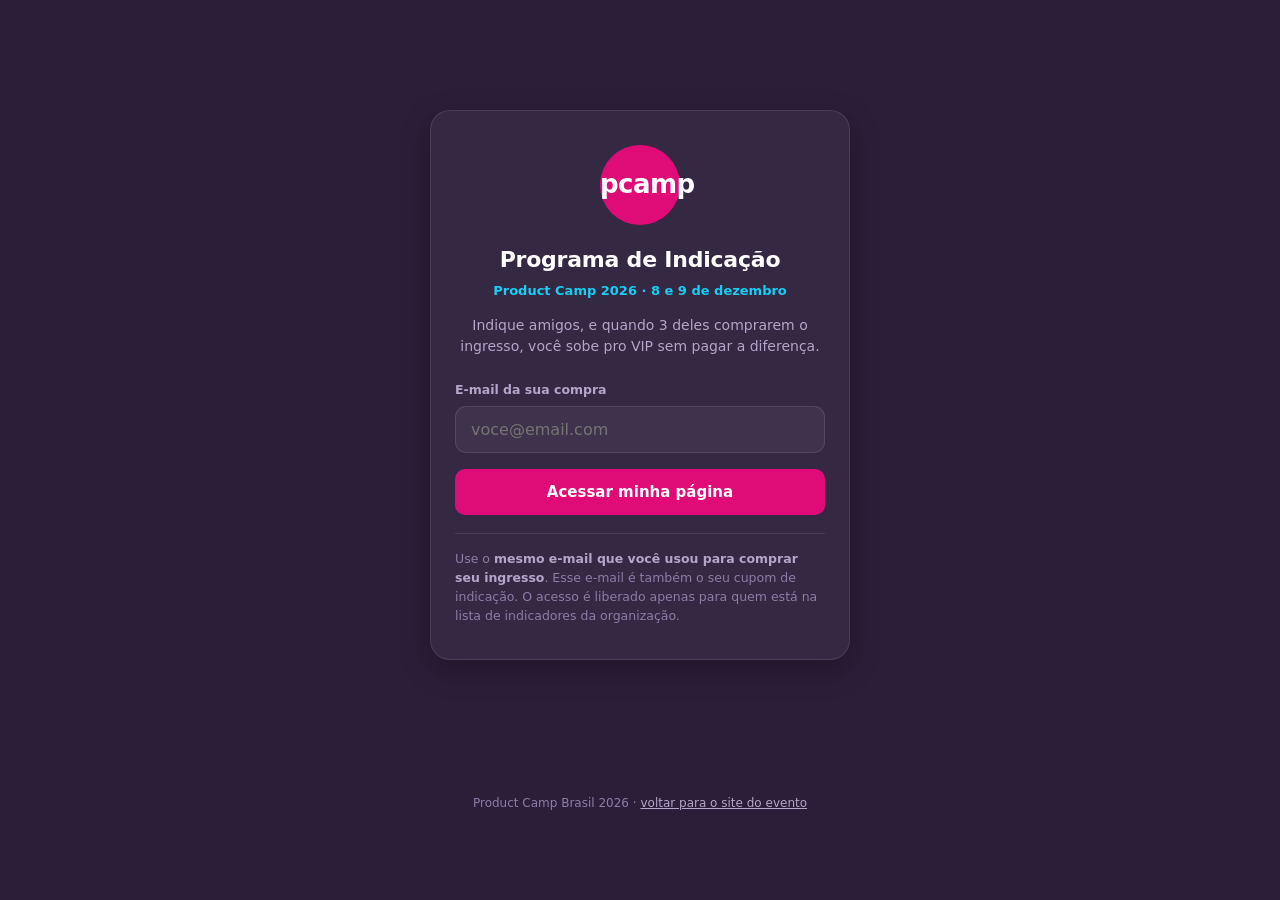
==== indicacao/index.html @ 47d13c5f "feat(indicacao): plataforma do programa de indicação do PCamp 2026 Programa de indicação (member-get" ====
<!DOCTYPE html>
<html lang="pt-BR">
<head>
<meta charset="UTF-8">
<meta name="viewport" content="width=device-width, initial-scale=1.0">
<title>Programa de Indicação | Product Camp 2026</title>
<meta name="description" content="Acesso ao programa de indicação do Product Camp 2026: indique amigos e suba para o ingresso VIP.">
<meta name="robots" content="noindex, nofollow">
<link rel="icon" href="/favicon.png" sizes="32x32">
<link rel="icon" href="/favicon-16.png" sizes="16x16">
<link rel="apple-touch-icon" href="/apple-touch-icon.png">
<link rel="preload" href="/assets/fonts/indicacao/intertight-var-latin.woff2" as="font" type="font/woff2" crossorigin>
<link rel="preload" href="/assets/fonts/indicacao/rubik-var-latin.woff2" as="font" type="font/woff2" crossorigin>
<link rel="stylesheet" href="/indicacao/app.css">
</head>
<body>
<main class="login-stage">
  <div class="login-card">
    <div class="logo lg" aria-hidden="true">pcamp</div>
    <h1>Programa de Indicação</h1>
    <p class="ev">Product Camp 2026 · 8 e 9 de dezembro</p>

    <!-- Formulário de acesso -->
    <div id="etapa-form">
      <p class="lead">Indique amigos, e quando 3 deles comprarem o ingresso, você sobe pro VIP sem pagar a diferença.</p>

      <div id="aviso" class="aviso aviso-erro oculto" role="alert"></div>

      <form id="form-acesso" novalidate>
        <div class="field">
          <label for="email">E-mail da sua compra</label>
          <input type="email" id="email" name="email" placeholder="voce@email.com"
                 autocomplete="email" inputmode="email" required>
        </div>
        <button type="submit" class="btn btn-pink" id="botao-acessar">Acessar minha página</button>
      </form>

      <p class="login-help">
        Use o <b>mesmo e-mail que você usou para comprar seu ingresso</b>. Esse e-mail é também
        o seu cupom de indicação. O acesso é liberado apenas para quem está na lista de
        indicadores da organização.
      </p>
    </div>

    <!-- Confirmação de envio do link mágico -->
    <div id="etapa-enviado" class="enviado oculto">
      <div class="big" aria-hidden="true">📬</div>
      <h2>Link enviado</h2>
      <p>
        Mandamos um link de acesso para <span class="email-alvo" id="email-enviado"></span>.
        Abra o e-mail e clique no botão para entrar. O link é de uso único e vale por
        <span id="minutos">20</span> minutos.
      </p>
      <p id="link-dev-box" class="aviso aviso-ok oculto"></p>
      <button type="button" class="link-btn" id="tentar-outro">Usar outro e-mail</button>
    </div>
  </div>
</main>

<footer class="foot">
  Product Camp Brasil 2026 · <a href="/">voltar para o site do evento</a>
</footer>

<script type="module" src="/indicacao/js/acesso.js"></script>
</body>
</html>
---- indicacao/app.css ----
/* ==========================================================================
   Plataforma de Indicação — Product Camp 2026
   Identidade das telas aprovadas: fundo #2B1E39, rosa #DF0C78, ciano #18CEF4,
   Inter Tight nos títulos e Rubik no corpo.

   Fontes hospedadas no próprio domínio (subset latin, variável): evita as
   requisições ao Google Fonts dos mockups e mantém o desenho igual.
   ========================================================================== */

@font-face {
  font-family: 'Inter Tight App';
  src: url('/assets/fonts/indicacao/intertight-var-latin.woff2') format('woff2-variations'),
       url('/assets/fonts/indicacao/intertight-var-latin.woff2') format('woff2');
  font-weight: 400 800;
  font-style: normal;
  font-display: swap;
}

@font-face {
  font-family: 'Rubik App';
  src: url('/assets/fonts/indicacao/rubik-var-latin.woff2') format('woff2-variations'),
       url('/assets/fonts/indicacao/rubik-var-latin.woff2') format('woff2');
  font-weight: 300 900;
  font-style: normal;
  font-display: swap;
}

:root {
  --bg: #2b1e39;
  --pink: #df0c78;
  --cyan: #18cef4;
  --card: #352843;
  --card2: #3d2f50;
  --line: rgba(255, 255, 255, 0.1);
  --ink: #ffffff;
  --muted: #b3a6c9;
  --muted2: #8b7ea6;
  --pink-soft: rgba(223, 12, 120, 0.15);
  --cyan-soft: rgba(24, 206, 244, 0.14);
  --wa: #25d366;
  --grad: linear-gradient(90deg, #df0c78, #18cef4);
  --shadow: 0 10px 30px rgba(0, 0, 0, 0.28);
  --titulo: 'Inter Tight App', 'InterTight', system-ui, -apple-system, 'Segoe UI', sans-serif;
  --corpo: 'Rubik App', system-ui, -apple-system, 'Segoe UI', sans-serif;
}

*,
*::before,
*::after {
  box-sizing: border-box;
  margin: 0;
  padding: 0;
}

body {
  font-family: var(--corpo);
  background: var(--bg);
  color: var(--ink);
  -webkit-font-smoothing: antialiased;
  line-height: 1.55;
  min-height: 100vh;
}

h1,
h2,
h3,
h4,
h5 {
  font-family: var(--titulo);
  letter-spacing: -0.01em;
}

a {
  color: inherit;
  text-decoration: none;
}

:focus-visible {
  outline: 2px solid var(--cyan);
  outline-offset: 2px;
}

.oculto {
  display: none !important;
}

.so-leitor {
  position: absolute;
  width: 1px;
  height: 1px;
  overflow: hidden;
  clip: rect(0 0 0 0);
  white-space: nowrap;
}

/* ---------------------------------------------------------------- marca */
.logo {
  background: var(--pink);
  border-radius: 50%;
  display: grid;
  place-items: center;
  font-family: var(--titulo);
  font-weight: 800;
  color: #fff;
  letter-spacing: -0.02em;
  flex-shrink: 0;
}
.logo.sm {
  width: 38px;
  height: 38px;
  font-size: 13px;
}
.logo.lg {
  width: 80px;
  height: 80px;
  font-size: 26px;
}

/* ---------------------------------------------------------------- botões */
.btn {
  font-family: var(--titulo);
  font-weight: 600;
  font-size: 13.5px;
  border: 0;
  border-radius: 10px;
  padding: 12px 16px;
  cursor: pointer;
  display: inline-flex;
  align-items: center;
  justify-content: center;
  gap: 7px;
  transition: filter 0.15s, background 0.15s;
  min-height: 44px;
}
.btn:disabled {
  opacity: 0.55;
  cursor: progress;
}
.btn-pink {
  background: var(--pink);
  color: #fff;
}
.btn-pink:hover:not(:disabled) {
  filter: brightness(1.08);
}
.btn-wa {
  background: var(--wa);
  color: #10281a;
}
.btn-wa:hover {
  filter: brightness(1.06);
}
.btn-ghost {
  background: rgba(255, 255, 255, 0.1);
  color: #fff;
}
.btn-ghost:hover {
  background: rgba(255, 255, 255, 0.16);
}

.card {
  background: var(--card);
  border: 1px solid var(--line);
  border-radius: 16px;
}

/* ---------------------------------------------------------------- acesso */
.login-stage {
  padding: 40px 16px;
  display: flex;
  justify-content: center;
  align-items: center;
  min-height: calc(100vh - 130px);
}
.login-card {
  width: 100%;
  max-width: 420px;
  background: var(--card);
  border: 1px solid var(--line);
  border-radius: 20px;
  padding: 34px 24px;
  text-align: center;
  box-shadow: var(--shadow);
}
.login-card .logo {
  margin: 0 auto 18px;
}
.login-card h1 {
  font-size: 22px;
  font-weight: 800;
}
.login-card .ev {
  font-size: 13px;
  color: var(--cyan);
  font-family: var(--titulo);
  font-weight: 600;
  margin-top: 4px;
}
.login-card p.lead {
  font-size: 14px;
  color: var(--muted);
  margin: 14px 0 22px;
}
.field {
  text-align: left;
  margin-bottom: 16px;
}
.field label {
  font-family: var(--titulo);
  font-weight: 600;
  font-size: 12.5px;
  color: var(--muted);
  display: block;
  margin-bottom: 7px;
}
.field input {
  width: 100%;
  background: rgba(255, 255, 255, 0.05);
  border: 1px solid var(--line);
  border-radius: 11px;
  padding: 13px 15px;
  color: #fff;
  font-family: var(--corpo);
  font-size: 16px;
  outline: none;
}
.field input:focus {
  border-color: var(--cyan);
}
.login-card .btn-pink {
  width: 100%;
  padding: 14px;
  font-size: 15px;
}
.login-help {
  font-size: 12.5px;
  color: var(--muted2);
  margin-top: 18px;
  line-height: 1.5;
  border-top: 1px solid var(--line);
  padding-top: 16px;
  text-align: left;
}
.login-help b {
  color: var(--muted);
}

.aviso {
  border-radius: 12px;
  padding: 12px 15px;
  font-size: 13.5px;
  line-height: 1.5;
  margin-bottom: 16px;
  text-align: left;
}
.aviso-erro {
  background: var(--pink-soft);
  border: 1px solid rgba(223, 12, 120, 0.4);
  color: #ffd0e6;
}
.aviso-ok {
  background: var(--cyan-soft);
  border: 1px solid rgba(24, 206, 244, 0.35);
  color: #bfe9fb;
}
.aviso b {
  color: #fff;
}

.enviado .big {
  font-size: 32px;
  margin-bottom: 8px;
}
.enviado h2 {
  font-size: 19px;
  font-weight: 700;
}
.enviado p {
  font-size: 14px;
  color: var(--muted);
  margin-top: 10px;
  line-height: 1.6;
}
.enviado .email-alvo {
  color: #fff;
  font-weight: 500;
  word-break: break-all;
}
.link-btn {
  background: none;
  border: 0;
  color: var(--cyan);
  font-family: var(--titulo);
  font-weight: 600;
  font-size: 13px;
  cursor: pointer;
  padding: 8px 4px;
  text-decoration: underline;
}

/* ---------------------------------------------------------------- topo */
.topbar {
  border-bottom: 1px solid var(--line);
  background: rgba(30, 20, 42, 0.9);
  position: sticky;
  top: 0;
  z-index: 20;
  backdrop-filter: blur(12px);
}
.topbar .row {
  display: flex;
  align-items: center;
  justify-content: space-between;
  gap: 12px;
  min-height: 62px;
  padding: 10px 16px;
  max-width: 1000px;
  margin: 0 auto;
  flex-wrap: wrap;
}
.brand {
  display: flex;
  align-items: center;
  gap: 12px;
}
.brand .txt b {
  font-family: var(--titulo);
  font-weight: 700;
  font-size: 15px;
  display: block;
  line-height: 1.1;
}
.brand .txt span {
  font-size: 11.5px;
  color: var(--muted);
}
.userchip {
  display: flex;
  align-items: center;
  gap: 10px;
  font-size: 13.5px;
  color: var(--muted);
}
.userchip .nome {
  max-width: 40vw;
  overflow: hidden;
  text-overflow: ellipsis;
  white-space: nowrap;
}
.avatar {
  width: 34px;
  height: 34px;
  border-radius: 50%;
  background: var(--grad);
  color: #fff;
  display: grid;
  place-items: center;
  font-family: var(--titulo);
  font-weight: 700;
  font-size: 12.5px;
  flex-shrink: 0;
}
.sair {
  background: none;
  border: 0;
  color: var(--muted2);
  font-family: var(--titulo);
  font-weight: 600;
  font-size: 12px;
  cursor: pointer;
  padding: 6px 8px;
  border-radius: 8px;
}
.sair:hover {
  color: #fff;
  background: rgba(255, 255, 255, 0.08);
}

.pad {
  padding: 22px 16px 48px;
  max-width: 1000px;
  margin: 0 auto;
}

/* ---------------------------------------------------------------- hero */
.hero {
  background: linear-gradient(135deg, #3a2551, #2f2142);
  border: 1px solid var(--line);
  border-radius: 18px;
  padding: 22px;
  position: relative;
  overflow: hidden;
}
.hero::after {
  content: '';
  position: absolute;
  right: -70px;
  top: -70px;
  width: 220px;
  height: 220px;
  background: radial-gradient(circle, rgba(24, 206, 244, 0.22), transparent 70%);
  pointer-events: none;
}
.hero::before {
  content: '';
  position: absolute;
  left: -50px;
  bottom: -80px;
  width: 210px;
  height: 210px;
  background: radial-gradient(circle, rgba(223, 12, 120, 0.2), transparent 70%);
  pointer-events: none;
}
.hero > * {
  position: relative;
}
.hero .eyebrow {
  font-family: var(--titulo);
  font-weight: 600;
  font-size: 11.5px;
  letter-spacing: 0.09em;
  text-transform: uppercase;
  color: var(--cyan);
}
.hero h1 {
  font-size: 22px;
  font-weight: 800;
  margin: 7px 0 4px;
}
.hero p.sub {
  color: var(--muted);
  font-size: 14px;
  max-width: 560px;
}
.banner {
  margin-top: 16px;
  background: var(--pink-soft);
  border: 1px solid rgba(223, 12, 120, 0.4);
  border-radius: 12px;
  padding: 12px 15px;
  font-size: 13.5px;
  color: #ffd0e6;
  font-weight: 500;
}
.banner b {
  color: #fff;
}
.keepnote {
  margin-top: 12px;
  background: var(--cyan-soft);
  border: 1px solid rgba(24, 206, 244, 0.35);
  border-radius: 12px;
  padding: 12px 15px;
  font-size: 13.5px;
  color: #bfe9fb;
  line-height: 1.5;
}

.prog {
  display: flex;
  gap: 8px;
  margin: 22px 0 10px;
  max-width: 440px;
}
.prog .s {
  flex: 1;
  height: 12px;
  border-radius: 6px;
  background: rgba(255, 255, 255, 0.1);
}
.prog .s.fill {
  background: var(--grad);
}
.prog-cap {
  display: flex;
  align-items: center;
  gap: 10px;
  font-size: 13.5px;
  color: var(--muted);
  flex-wrap: wrap;
}
.prog-cap b {
  color: #fff;
}
.pill {
  display: inline-flex;
  align-items: center;
  gap: 6px;
  background: var(--cyan-soft);
  border: 1px solid rgba(24, 206, 244, 0.4);
  color: #bff0fd;
  font-size: 12px;
  font-weight: 600;
  font-family: var(--titulo);
  padding: 4px 11px;
  border-radius: 20px;
}

.coupon {
  margin-top: 22px;
  background: rgba(0, 0, 0, 0.22);
  border: 1px solid var(--line);
  border-radius: 14px;
  padding: 16px;
}
.coupon .lbl {
  font-size: 11px;
  letter-spacing: 0.06em;
  text-transform: uppercase;
  color: var(--cyan);
  font-family: var(--titulo);
  font-weight: 600;
}
.coupon-row {
  display: flex;
  align-items: center;
  gap: 10px;
  margin-top: 9px;
  flex-wrap: wrap;
}
.coupon code {
  font-family: var(--titulo);
  font-weight: 700;
  font-size: 15px;
  color: #fff;
  background: rgba(255, 255, 255, 0.07);
  padding: 10px 14px;
  border-radius: 9px;
  word-break: break-all;
}
.coupon .hint {
  font-size: 12.5px;
  color: var(--muted);
  margin-top: 11px;
  line-height: 1.5;
}
.coupon .hint b {
  color: #fff;
}

/* ---------------------------------------------------------------- números */
.stats {
  display: flex;
  gap: 14px;
  margin-top: 18px;
  flex-wrap: wrap;
}
.stat {
  flex: 1;
  min-width: 140px;
  background: var(--card);
  border: 1px solid var(--line);
  border-radius: 14px;
  padding: 15px 18px;
}
.stat .n {
  font-family: var(--titulo);
  font-weight: 800;
  font-size: 25px;
  line-height: 1;
  color: #fff;
}
.stat .n.c {
  color: var(--cyan);
}
.stat .l {
  font-size: 12.5px;
  color: var(--muted);
  margin-top: 5px;
}

.grid2 {
  display: grid;
  grid-template-columns: 1fr;
  gap: 18px;
  margin-top: 18px;
}
@media (min-width: 820px) {
  .grid2 {
    grid-template-columns: 1fr 320px;
  }
  .hero {
    padding: 26px;
  }
  .hero h1 {
    font-size: 24px;
  }
  .pad {
    padding: 22px 22px 56px;
  }
  .topbar .row {
    padding: 0 22px;
  }
}

.card-h {
  padding: 15px 20px;
  border-bottom: 1px solid var(--line);
  display: flex;
  align-items: center;
  justify-content: space-between;
  gap: 10px;
  flex-wrap: wrap;
}
.card-h h3 {
  font-size: 15px;
  font-weight: 700;
}
.card-h .sm {
  font-size: 12px;
  color: var(--muted2);
}

.listrow {
  display: flex;
  align-items: center;
  gap: 12px;
  padding: 13px 20px;
  border-top: 1px solid var(--line);
}
.listrow:first-child {
  border-top: 0;
}
.ini {
  width: 32px;
  height: 32px;
  border-radius: 50%;
  background: var(--cyan-soft);
  color: var(--cyan);
  display: grid;
  place-items: center;
  font-family: var(--titulo);
  font-weight: 700;
  font-size: 12px;
  flex-shrink: 0;
}
.listrow .nm {
  flex: 1;
  font-size: 14px;
  min-width: 0;
}
.listrow .nm .quando {
  display: block;
  font-size: 11.5px;
  color: var(--muted2);
}
.badge {
  font-family: var(--titulo);
  font-weight: 600;
  font-size: 12px;
  padding: 4px 10px;
  border-radius: 20px;
  white-space: nowrap;
}
.b-ok {
  background: var(--cyan-soft);
  color: var(--cyan);
}
.rodape-card {
  padding: 14px 20px;
  border-top: 1px solid var(--line);
}
.empty {
  padding: 26px 20px;
  text-align: center;
  color: var(--muted2);
  font-size: 13px;
}
.empty .big {
  font-size: 26px;
  margin-bottom: 6px;
}

/* ---------------------------------------------------------------- ranking */
.rk {
  display: flex;
  align-items: center;
  gap: 12px;
  padding: 11px 20px;
  border-top: 1px solid var(--line);
  font-size: 14px;
}
.rk:first-child {
  border-top: 0;
}
.rk .pos {
  width: 26px;
  height: 26px;
  border-radius: 8px;
  display: grid;
  place-items: center;
  font-family: var(--titulo);
  font-weight: 700;
  font-size: 13px;
  background: rgba(255, 255, 255, 0.07);
  color: var(--muted);
  flex-shrink: 0;
}
.rk .pos.g {
  background: #f7c948;
  color: #4a3608;
}
.rk .pos.s {
  background: #cbd5e1;
  color: #334155;
}
.rk .pos.b {
  background: #e0a060;
  color: #3d2409;
}
.rk .nm {
  flex: 1;
  min-width: 0;
}
.rk .nm b {
  font-weight: 600;
}
.rk .nm .code {
  font-size: 11.5px;
  color: var(--muted2);
  font-family: var(--titulo);
}
.rk .ct {
  font-family: var(--titulo);
  font-weight: 700;
  color: var(--cyan);
}
.rk-div {
  text-align: center;
  color: var(--muted2);
  font-size: 14px;
  padding: 2px;
}
.rk.me {
  background: linear-gradient(90deg, rgba(223, 12, 120, 0.12), transparent);
}
.rk.me .nm b {
  color: #ff8ec2;
}
.youtag {
  font-size: 10.5px;
  font-weight: 600;
  color: #fff;
  background: var(--pink);
  padding: 2px 7px;
  border-radius: 6px;
  margin-left: 6px;
}

/* ---------------------------------------------------------------- regras */
.rules {
  margin-top: 18px;
  background: var(--card);
  border: 1px solid var(--line);
  border-radius: 16px;
  padding: 18px 22px;
}
.rules h2 {
  font-size: 13px;
  color: var(--cyan);
  text-transform: uppercase;
  letter-spacing: 0.05em;
  font-weight: 700;
  margin-bottom: 12px;
}
.rules ul {
  list-style: none;
  display: grid;
  gap: 9px;
}
.rules li {
  font-size: 13.5px;
  color: var(--muted);
  padding-left: 24px;
  position: relative;
  line-height: 1.5;
}
.rules li::before {
  content: '';
  position: absolute;
  left: 0;
  top: 7px;
  width: 8px;
  height: 8px;
  border-radius: 50%;
  background: var(--grad);
}
.rules li b {
  color: #fff;
}

/* ---------------------------------------------------------------- painel */
.adm-head h1,
.adm-head h2 {
  font-size: 22px;
  font-weight: 800;
}
.adm-head p {
  font-size: 13.5px;
  color: var(--muted);
  margin-top: 3px;
}
.kpis {
  display: grid;
  grid-template-columns: repeat(2, 1fr);
  gap: 14px;
  margin-top: 20px;
}
@media (min-width: 820px) {
  .kpis {
    grid-template-columns: repeat(4, 1fr);
  }
}
.kpi {
  background: var(--card);
  border: 1px solid var(--line);
  border-radius: 16px;
  padding: 16px 18px;
}
.kpi .k-l {
  font-size: 12px;
  color: var(--muted);
  display: flex;
  align-items: center;
  gap: 6px;
}
.kpi .k-n {
  font-family: var(--titulo);
  font-weight: 800;
  font-size: 26px;
  margin-top: 8px;
  line-height: 1;
  color: #fff;
}
.kpi .k-n .de {
  font-size: 15px;
  font-weight: 600;
}
.kpi .k-s {
  font-size: 11.5px;
  color: var(--muted2);
  margin-top: 6px;
}
.kpi.accent {
  background: linear-gradient(135deg, #df0c78, #7d1a6b);
  border: 0;
}
.kpi.accent .k-l,
.kpi.accent .k-s {
  color: rgba(255, 255, 255, 0.85);
}
.vipbar {
  height: 7px;
  border-radius: 4px;
  background: rgba(255, 255, 255, 0.22);
  margin-top: 9px;
  overflow: hidden;
}
.vipbar i {
  display: block;
  height: 100%;
  background: var(--cyan);
  width: 0;
  transition: width 0.3s;
}

.toolbar {
  display: flex;
  align-items: center;
  gap: 10px;
  margin-top: 20px;
  flex-wrap: wrap;
}
.search {
  flex: 1;
  min-width: 200px;
  display: flex;
  align-items: center;
  gap: 9px;
  background: var(--card);
  border: 1px solid var(--line);
  border-radius: 10px;
  padding: 10px 13px;
  color: var(--muted2);
  font-size: 13.5px;
}
.search input {
  border: 0;
  outline: 0;
  background: transparent;
  font-family: var(--corpo);
  font-size: 16px;
  flex: 1;
  color: #fff;
  min-width: 0;
}
.filters {
  display: flex;
  gap: 5px;
  background: rgba(255, 255, 255, 0.06);
  border-radius: 9px;
  padding: 3px;
  flex-wrap: wrap;
}
.filters button {
  font-family: var(--titulo);
  font-weight: 600;
  font-size: 12.5px;
  border: 0;
  background: transparent;
  color: var(--muted);
  padding: 8px 12px;
  border-radius: 7px;
  cursor: pointer;
}
.filters button.on {
  background: var(--cyan);
  color: #08202b;
}

.adm-table {
  margin-top: 15px;
  background: var(--card);
  border: 1px solid var(--line);
  border-radius: 16px;
  overflow-x: auto;
}
table {
  width: 100%;
  border-collapse: collapse;
  min-width: 760px;
}
th {
  font-family: var(--titulo);
  font-weight: 600;
  font-size: 11px;
  letter-spacing: 0.03em;
  text-transform: uppercase;
  color: var(--muted2);
  text-align: left;
  padding: 12px 14px;
  background: rgba(0, 0, 0, 0.16);
  white-space: nowrap;
}
td {
  padding: 13px 14px;
  border-top: 1px solid var(--line);
  font-size: 13.5px;
  vertical-align: middle;
}
.col-expandir {
  width: 34px;
}
.who {
  display: flex;
  align-items: center;
  gap: 11px;
}
.b-code {
  background: rgba(255, 255, 255, 0.07);
  color: #cdbef0;
  font-family: var(--titulo);
  font-weight: 600;
  font-size: 12px;
  padding: 3px 8px;
  border-radius: 7px;
  white-space: nowrap;
}
.em {
  color: var(--muted2);
  font-size: 12.5px;
  overflow-wrap: anywhere;
}
.who {
  white-space: nowrap;
}
/* O cupom é um e-mail longo. Deixamos quebrar (como nas telas aprovadas):
   forçar uma linha só empurraria a coluna de receita fora da tela, porque
   `max-width` em <td> não vale no layout automático de tabela. */
td.em {
  min-width: 128px;
}
td.receita {
  white-space: nowrap;
  text-align: right;
}
.status-q {
  color: var(--cyan);
  font-weight: 600;
  font-family: var(--titulo);
  font-size: 13px;
  white-space: nowrap;
}
.status-p {
  color: var(--muted);
  font-family: var(--titulo);
  font-size: 13px;
  white-space: nowrap;
}
.fila-fora {
  display: block;
  font-size: 11px;
  color: #ffb0d4;
}

.viptog {
  display: inline-flex;
  align-items: center;
  gap: 8px;
  cursor: pointer;
  user-select: none;
  background: none;
  border: 0;
  padding: 4px 0;
  font: inherit;
}
.viptog .track {
  width: 42px;
  height: 23px;
  border-radius: 20px;
  background: rgba(255, 255, 255, 0.14);
  position: relative;
  transition: background 0.18s;
  flex-shrink: 0;
}
.viptog .track i {
  position: absolute;
  top: 2.5px;
  left: 2.5px;
  width: 18px;
  height: 18px;
  border-radius: 50%;
  background: #fff;
  transition: left 0.18s;
}
.viptog.on .track {
  background: var(--pink);
}
.viptog.on .track i {
  left: 21.5px;
}
.viptog .txt {
  font-family: var(--titulo);
  font-weight: 600;
  font-size: 12px;
  color: var(--muted);
  white-space: nowrap;
}
.viptog.on .txt {
  color: #ff8ec2;
}
.viptog[disabled] {
  opacity: 0.4;
  cursor: not-allowed;
}

.exp-btn {
  border: 1px solid var(--line);
  background: transparent;
  border-radius: 7px;
  width: 28px;
  height: 28px;
  cursor: pointer;
  color: var(--muted);
  font-size: 12px;
}
.detail {
  background: rgba(0, 0, 0, 0.18);
}
.detail td {
  padding: 0;
}
.detail-inner {
  padding: 8px 14px 16px;
}
.detail-inner h4 {
  font-family: var(--titulo);
  font-size: 11px;
  text-transform: uppercase;
  letter-spacing: 0.04em;
  color: var(--muted2);
  margin: 12px 0 7px;
}
.mini {
  width: 100%;
  border-collapse: collapse;
  background: var(--card2);
  border: 1px solid var(--line);
  border-radius: 10px;
  overflow: hidden;
  min-width: 560px;
}
.mini th {
  background: rgba(0, 0, 0, 0.2);
  padding: 8px 12px;
  font-size: 10px;
}
.mini td {
  padding: 9px 12px;
  font-size: 12.5px;
  border-top: 1px solid var(--line);
}
.mini .nao-conta td {
  color: var(--muted2);
}
.mini-wrap {
  overflow-x: auto;
}
.adm-note {
  margin-top: 13px;
  font-size: 12.5px;
  color: var(--muted2);
  line-height: 1.5;
}
.adm-note b {
  color: var(--muted);
}

/* No celular a tabela do painel viraria uma rolagem lateral longa, com as
   colunas que importam (compras, status, VIP) fora da tela. Cada linha passa
   a ser um cartão, com o rótulo da coluna vindo do atributo data-rotulo. */
@media (max-width: 819px) {
  .adm-table {
    overflow-x: visible;
    background: transparent;
    border: 0;
    border-radius: 0;
  }
  .adm-table table,
  .adm-table tbody,
  .adm-table tr,
  .adm-table td {
    display: block;
    width: 100%;
    min-width: 0;
  }
  .adm-table thead {
    display: none;
  }
  .adm-table tbody tr {
    background: var(--card);
    border: 1px solid var(--line);
    border-radius: 14px;
    margin-bottom: 12px;
    padding: 12px 14px;
    position: relative;
  }
  .adm-table tbody tr.detail {
    padding: 0;
    margin-top: -6px;
    border-radius: 0 0 14px 14px;
  }
  .adm-table td {
    border-top: 0;
    padding: 6px 0;
    display: flex;
    align-items: center;
    justify-content: space-between;
    gap: 14px;
    font-size: 13.5px;
  }
  .adm-table td::before {
    content: attr(data-rotulo);
    font-family: var(--titulo);
    font-size: 10.5px;
    letter-spacing: 0.04em;
    text-transform: uppercase;
    color: var(--muted2);
    flex-shrink: 0;
  }
  .adm-table td.celula-nome {
    display: block;
    padding: 0 34px 8px 0;
    font-weight: 500;
  }
  .adm-table td.celula-nome::before,
  .adm-table td.col-expandir::before,
  .adm-table .detail td::before {
    content: none;
  }
  .adm-table td.col-expandir {
    position: absolute;
    top: 12px;
    right: 12px;
    width: auto;
    padding: 0;
  }
  .adm-table td.em {
    min-width: 0;
    text-align: right;
  }
  .adm-table td.receita {
    text-align: right;
  }
  .adm-table .detail td {
    padding: 0;
    display: block;
  }
  .detail-inner {
    padding: 0 12px 12px;
  }
}

/* ---------------------------------------------------------------- import */
.drop {
  background: var(--card);
  border: 1.5px dashed rgba(255, 255, 255, 0.22);
  border-radius: 16px;
  padding: 32px 20px;
  text-align: center;
  transition: border-color 0.15s, background 0.15s;
}
.drop.hover {
  border-color: var(--cyan);
  background: #3b2c4c;
}
.drop .ic {
  font-size: 32px;
}
.drop h3 {
  font-size: 16px;
  font-weight: 700;
  margin: 10px 0 4px;
}
.drop p {
  font-size: 13px;
  color: var(--muted);
  margin-bottom: 16px;
}
.drop .btn {
  margin: 0 auto;
}
.drop .arquivo-nome {
  margin-top: 12px;
  font-size: 12.5px;
  color: var(--cyan);
  word-break: break-all;
}
.tipo-import {
  display: flex;
  gap: 5px;
  background: rgba(255, 255, 255, 0.06);
  border-radius: 9px;
  padding: 3px;
  margin-bottom: 16px;
  flex-wrap: wrap;
}
.tipo-import button {
  flex: 1;
  min-width: 150px;
  font-family: var(--titulo);
  font-weight: 600;
  font-size: 12.5px;
  border: 0;
  background: transparent;
  color: var(--muted);
  padding: 9px 12px;
  border-radius: 7px;
  cursor: pointer;
}
.tipo-import button.on {
  background: var(--cyan);
  color: #08202b;
}
.imp-note {
  margin-top: 14px;
  background: rgba(24, 206, 244, 0.07);
  border: 1px solid rgba(24, 206, 244, 0.25);
  border-radius: 12px;
  padding: 14px 16px;
  font-size: 12.5px;
  color: #bfe9fb;
  line-height: 1.55;
}
.imp-note b {
  color: #fff;
}
.result {
  margin-top: 16px;
}
.res-cards {
  display: grid;
  grid-template-columns: repeat(2, 1fr);
  gap: 12px;
}
@media (min-width: 720px) {
  .res-cards {
    grid-template-columns: repeat(4, 1fr);
  }
}
.res-card {
  background: var(--card);
  border: 1px solid var(--line);
  border-radius: 14px;
  padding: 15px 16px;
}
.res-card .n {
  font-family: var(--titulo);
  font-weight: 800;
  font-size: 22px;
  color: #fff;
}
.res-card .n.c {
  color: var(--cyan);
}
.res-card .n.p {
  color: #ff8ec2;
}
.res-card .l {
  font-size: 11.5px;
  color: var(--muted);
  margin-top: 5px;
  line-height: 1.4;
}
.res-detalhes {
  display: flex;
  flex-wrap: wrap;
  gap: 6px 18px;
  margin-top: 12px;
  font-size: 12.5px;
  color: var(--muted);
}
.res-detalhes b {
  font-family: var(--titulo);
  color: #fff;
}
.res-detalhes span:empty {
  display: none;
}

.res-preview {
  margin-top: 14px;
  background: var(--card);
  border: 1px solid var(--line);
  border-radius: 14px;
  overflow-x: auto;
}
.res-preview table {
  min-width: 520px;
}
.res-actions {
  display: flex;
  gap: 10px;
  margin-top: 16px;
  flex-wrap: wrap;
}
.tag-new {
  background: var(--cyan-soft);
  color: var(--cyan);
  font-family: var(--titulo);
  font-weight: 600;
  font-size: 11.5px;
  padding: 3px 9px;
  border-radius: 20px;
}

.carregando {
  padding: 40px 20px;
  text-align: center;
  color: var(--muted2);
  font-size: 13.5px;
}
.foot {
  padding: 24px 16px 40px;
  text-align: center;
  color: var(--muted2);
  font-size: 12px;
}
.foot a {
  color: var(--muted);
  text-decoration: underline;
}

@media (prefers-reduced-motion: reduce) {
  * {
    transition: none !important;
    animation: none !important;
  }
}
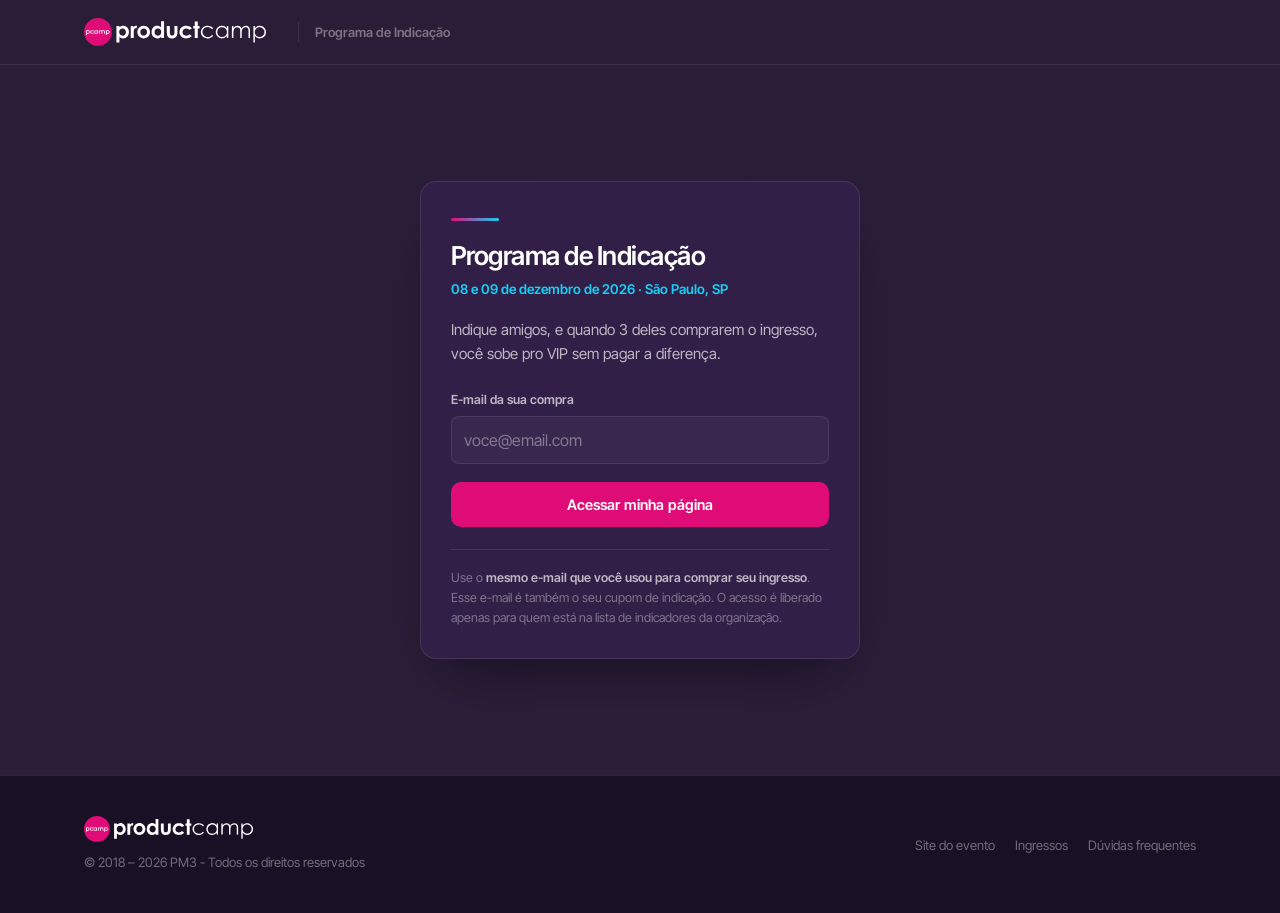
==== commit 4107d5ce: "style(indicacao): aplica o design system real do site nas telas da plataforma As telas vinham com as" ====
--- a/indicacao/index.html
+++ b/indicacao/index.html
@@ -9,16 +9,26 @@
 <link rel="icon" href="/favicon.png" sizes="32x32">
 <link rel="icon" href="/favicon-16.png" sizes="16x16">
 <link rel="apple-touch-icon" href="/apple-touch-icon.png">
-<link rel="preload" href="/assets/fonts/indicacao/intertight-var-latin.woff2" as="font" type="font/woff2" crossorigin>
-<link rel="preload" href="/assets/fonts/indicacao/rubik-var-latin.woff2" as="font" type="font/woff2" crossorigin>
+<link rel="preload" href="/assets/fonts/INTERTIGHT-SEMIBOLD.woff2" as="font" type="font/woff2" crossorigin>
+<link rel="preload" href="/assets/fonts/INTERTIGHT-REGULAR.woff2" as="font" type="font/woff2" crossorigin>
 <link rel="stylesheet" href="/indicacao/app.css">
 </head>
 <body>
+
+<nav>
+  <div class="nav-inner">
+    <a href="/" class="nav-logo" aria-label="Product Camp — página inicial">
+      <img src="/assets/img/brand/logo_escuro.svg" alt="Product Camp" width="140" height="28" fetchpriority="high" class="logo-img--header">
+    </a>
+    <span class="nav-contexto">Programa de Indicação</span>
+  </div>
+</nav>
+
 <main class="login-stage">
   <div class="login-card">
-    <div class="logo lg" aria-hidden="true">pcamp</div>
+    <span class="hero-rule"></span>
     <h1>Programa de Indicação</h1>
-    <p class="ev">Product Camp 2026 · 8 e 9 de dezembro</p>
+    <p class="ev">08 e 09 de dezembro de 2026 · São Paulo, SP</p>
 
     <!-- Formulário de acesso -->
     <div id="etapa-form">
@@ -32,7 +42,7 @@
           <input type="email" id="email" name="email" placeholder="voce@email.com"
                  autocomplete="email" inputmode="email" required>
         </div>
-        <button type="submit" class="btn btn-pink" id="botao-acessar">Acessar minha página</button>
+        <button type="submit" class="btn-primary btn-block" id="botao-acessar">Acessar minha página</button>
       </form>
 
       <p class="login-help">
@@ -57,8 +67,20 @@
   </div>
 </main>
 
-<footer class="foot">
-  Product Camp Brasil 2026 · <a href="/">voltar para o site do evento</a>
+<footer>
+  <div class="container footer-inner">
+    <div>
+      <a href="/" aria-label="Product Camp — página inicial">
+        <img src="/assets/img/brand/logo_escuro.svg" alt="Product Camp" width="140" height="26" class="footer-logo" loading="lazy">
+      </a>
+      <p class="footer-copy">&copy; 2018 &ndash; 2026 PM3 - Todos os direitos reservados</p>
+    </div>
+    <ul class="footer-links">
+      <li><a href="/">Site do evento</a></li>
+      <li><a href="/#ingressos">Ingressos</a></li>
+      <li><a href="https://go.pm3.com.br/faq_pcamp_26" target="_blank" rel="noopener">Dúvidas frequentes</a></li>
+    </ul>
+  </div>
 </footer>
 
 <script type="module" src="/indicacao/js/acesso.js"></script>
--- a/indicacao/app.css
+++ b/indicacao/app.css
@@ -1,49 +1,34 @@
 /* ==========================================================================
    Plataforma de Indicação — Product Camp 2026
-   Identidade das telas aprovadas: fundo #2B1E39, rosa #DF0C78, ciano #18CEF4,
-   Inter Tight nos títulos e Rubik no corpo.
-
-   Fontes hospedadas no próprio domínio (subset latin, variável): evita as
-   requisições ao Google Fonts dos mockups e mantém o desenho igual.
+
+   Os tokens e os componentes aqui são os MESMOS do design system do site
+   (index.html, /pocket, /para-empresas, /lives-pre-pcamp26). Ao mexer no
+   design system do site, reveja este arquivo junto.
+
+   Convenções herdadas do site:
+   - InterTight nos dois papéis (display e corpo), só os pesos 400 e 600
+   - texto secundário em branco translúcido (--white-70 / --white-40),
+     nunca em cinza colorido
+   - superfícies: --navy (fundo), --navy-card (cartão), --navy-mid (recuo)
+   - acento ciano em rótulos e eyebrows, rosa em números e ações
    ========================================================================== */
 
 @font-face {
-  font-family: 'Inter Tight App';
-  src: url('/assets/fonts/indicacao/intertight-var-latin.woff2') format('woff2-variations'),
-       url('/assets/fonts/indicacao/intertight-var-latin.woff2') format('woff2');
-  font-weight: 400 800;
+  font-family: 'InterTight';
+  src: url('/assets/fonts/INTERTIGHT-REGULAR.woff2') format('woff2');
+  font-weight: 400;
   font-style: normal;
   font-display: swap;
 }
-
 @font-face {
-  font-family: 'Rubik App';
-  src: url('/assets/fonts/indicacao/rubik-var-latin.woff2') format('woff2-variations'),
-       url('/assets/fonts/indicacao/rubik-var-latin.woff2') format('woff2');
-  font-weight: 300 900;
+  font-family: 'InterTight';
+  src: url('/assets/fonts/INTERTIGHT-SEMIBOLD.woff2') format('woff2');
+  font-weight: 600;
   font-style: normal;
   font-display: swap;
 }
 
-:root {
-  --bg: #2b1e39;
-  --pink: #df0c78;
-  --cyan: #18cef4;
-  --card: #352843;
-  --card2: #3d2f50;
-  --line: rgba(255, 255, 255, 0.1);
-  --ink: #ffffff;
-  --muted: #b3a6c9;
-  --muted2: #8b7ea6;
-  --pink-soft: rgba(223, 12, 120, 0.15);
-  --cyan-soft: rgba(24, 206, 244, 0.14);
-  --wa: #25d366;
-  --grad: linear-gradient(90deg, #df0c78, #18cef4);
-  --shadow: 0 10px 30px rgba(0, 0, 0, 0.28);
-  --titulo: 'Inter Tight App', 'InterTight', system-ui, -apple-system, 'Segoe UI', sans-serif;
-  --corpo: 'Rubik App', system-ui, -apple-system, 'Segoe UI', sans-serif;
-}
-
+/* ══ tokens: mesmos valores do design system em index.html ══ */
 *,
 *::before,
 *::after {
@@ -52,22 +37,44 @@
   padding: 0;
 }
 
+:root {
+  /* Copiados literalmente do design system em index.html — mantenha os
+     valores byte a byte iguais para o diff entre os arquivos ser vazio. */
+  --navy:        #2B1E39;
+  --navy-mid:    #231731;
+  --navy-card:   #321f47;
+  --navy-border: rgba(255,255,255,0.09);
+  --pink:        #DF0C78;
+  --pink-light:  #f02d8e;
+  --pink-muted:  rgba(223,12,120,0.14);
+  --cyan:        #18CEF4;
+  --cyan-muted:  rgba(24,206,244,0.12);
+  --white:       #ffffff;
+  --white-70:    rgba(255,255,255,0.68);
+  --white-40:    rgba(255,255,255,0.38);
+  --white-10:    rgba(255,255,255,0.06);
+  --section-pad: 88px;
+  --font-display: 'InterTight', sans-serif;
+  --font-body:    'InterTight', sans-serif;
+
+  /* Verde do WhatsApp: única cor fora do design system, porque é a marca do
+     canal de compartilhamento e o site não tem um equivalente. */
+  --wa: #25d366;
+  --wa-light: #3ae07a;
+}
+
+html {
+  scroll-behavior: smooth;
+}
+
 body {
-  font-family: var(--corpo);
-  background: var(--bg);
-  color: var(--ink);
-  -webkit-font-smoothing: antialiased;
-  line-height: 1.55;
+  background: var(--navy);
+  color: var(--white);
+  font-family: var(--font-body);
+  font-size: 16px;
+  line-height: 1.6;
+  overflow-x: hidden;
   min-height: 100vh;
-}
-
-h1,
-h2,
-h3,
-h4,
-h5 {
-  font-family: var(--titulo);
-  letter-spacing: -0.01em;
 }
 
 a {
@@ -75,9 +82,36 @@
   text-decoration: none;
 }
 
+img {
+  max-width: 100%;
+  display: block;
+  height: auto;
+}
+
+h1,
+h2,
+h3 {
+  text-wrap: balance;
+  font-family: var(--font-display);
+  font-weight: 600;
+  letter-spacing: -0.02em;
+  line-height: 1.15;
+}
+
+::selection {
+  background: var(--pink);
+  color: #fff;
+}
+
 :focus-visible {
   outline: 2px solid var(--cyan);
   outline-offset: 2px;
+}
+
+.container {
+  max-width: 1160px;
+  margin: 0 auto;
+  padding: 0 24px;
 }
 
 .oculto {
@@ -93,773 +127,897 @@
   white-space: nowrap;
 }
 
-/* ---------------------------------------------------------------- marca */
-.logo {
-  background: var(--pink);
+/* ══ NAV ══ (componente do site; aqui já nasce no estado "scrolled",
+   porque as telas da plataforma começam com conteúdo no topo) */
+nav {
+  position: sticky;
+  top: 0;
+  left: 0;
+  right: 0;
+  z-index: 100;
+  background: rgba(43, 30, 57, 0.96);
+  backdrop-filter: blur(14px);
+  border-bottom: 1px solid var(--navy-border);
+}
+
+.nav-inner {
+  display: flex;
+  align-items: center;
+  justify-content: space-between;
+  gap: 16px;
+  min-height: 64px;
+  max-width: 1160px;
+  margin: 0 auto;
+  padding: 10px 24px;
+  flex-wrap: wrap;
+}
+
+.nav-logo {
+  display: flex;
+  align-items: center;
+}
+
+.logo-img--header {
+  height: 28px;
+  width: auto;
+}
+
+.nav-contexto {
+  font-size: 13px;
+  font-weight: 600;
+  color: var(--white-40);
+  padding-left: 16px;
+  margin-left: 16px;
+  border-left: 1px solid var(--navy-border);
+  margin-right: auto;
+  white-space: nowrap;
+}
+
+.nav-usuario {
+  display: flex;
+  align-items: center;
+  gap: 12px;
+  font-size: 13.5px;
+  color: var(--white-70);
+  min-width: 0;
+}
+
+.nav-usuario .nome {
+  max-width: 42vw;
+  overflow: hidden;
+  text-overflow: ellipsis;
+  white-space: nowrap;
+}
+
+.avatar {
+  width: 34px;
+  height: 34px;
   border-radius: 50%;
+  background: var(--pink-muted);
+  border: 1px solid rgba(223, 12, 120, 0.25);
+  color: var(--white);
   display: grid;
   place-items: center;
-  font-family: var(--titulo);
-  font-weight: 800;
+  font-weight: 600;
+  font-size: 12.5px;
+  flex-shrink: 0;
+}
+
+.sair {
+  background: transparent;
+  border: 1px solid rgba(255, 255, 255, 0.18);
+  color: var(--white-70);
+  font-family: var(--font-body);
+  font-weight: 600;
+  font-size: 13px;
+  cursor: pointer;
+  padding: 8px 14px;
+  border-radius: 8px;
+  transition: color 0.2s, border-color 0.2s, background 0.2s;
+}
+
+.sair:hover {
+  color: var(--white);
+  border-color: rgba(255, 255, 255, 0.2);
+  background: var(--white-10);
+}
+
+/* ══ BOTÕES ══ (componente do site) */
+.btn-primary {
+  display: inline-flex;
+  align-items: center;
+  justify-content: center;
+  gap: 8px;
+  background: var(--pink);
   color: #fff;
-  letter-spacing: -0.02em;
-  flex-shrink: 0;
-}
-.logo.sm {
-  width: 38px;
-  height: 38px;
-  font-size: 13px;
-}
-.logo.lg {
-  width: 80px;
-  height: 80px;
-  font-size: 26px;
-}
-
-/* ---------------------------------------------------------------- botões */
-.btn {
-  font-family: var(--titulo);
-  font-weight: 600;
-  font-size: 13.5px;
+  font-family: var(--font-body);
+  font-weight: 600;
+  font-size: 14.5px;
+  padding: 14px 28px;
   border: 0;
   border-radius: 10px;
-  padding: 12px 16px;
   cursor: pointer;
+  letter-spacing: 0.01em;
+  text-align: center;
+  transition: background 0.2s, transform 0.15s, box-shadow 0.2s;
+}
+
+.btn-primary:hover:not(:disabled) {
+  background: var(--pink-light);
+  transform: translateY(-2px);
+  box-shadow: 0 8px 24px rgba(223, 12, 120, 0.35);
+}
+
+.btn-secondary {
   display: inline-flex;
   align-items: center;
   justify-content: center;
-  gap: 7px;
-  transition: filter 0.15s, background 0.15s;
-  min-height: 44px;
-}
-.btn:disabled {
+  gap: 8px;
+  background: transparent;
+  color: var(--white-70);
+  font-family: var(--font-body);
+  font-weight: 600;
+  font-size: 14.5px;
+  padding: 13px 22px;
+  border: 1px solid rgba(255, 255, 255, 0.18);
+  border-radius: 10px;
+  cursor: pointer;
+  transition: color 0.2s, border-color 0.2s, background 0.2s;
+}
+
+.btn-secondary:hover:not(:disabled) {
+  color: var(--white);
+  border-color: rgba(255, 255, 255, 0.2);
+  background: var(--white-10);
+}
+
+.btn-wa {
+  display: inline-flex;
+  align-items: center;
+  justify-content: center;
+  gap: 8px;
+  background: var(--wa);
+  color: #0b2818;
+  font-family: var(--font-body);
+  font-weight: 600;
+  font-size: 14.5px;
+  padding: 14px 24px;
+  border: 0;
+  border-radius: 10px;
+  cursor: pointer;
+  transition: background 0.2s, transform 0.15s, box-shadow 0.2s;
+}
+
+.btn-wa:hover {
+  background: var(--wa-light);
+  transform: translateY(-2px);
+  box-shadow: 0 8px 24px rgba(37, 211, 102, 0.3);
+}
+
+.btn-primary:disabled,
+.btn-secondary:disabled,
+.btn-wa:disabled {
   opacity: 0.55;
   cursor: progress;
-}
-.btn-pink {
-  background: var(--pink);
-  color: #fff;
-}
-.btn-pink:hover:not(:disabled) {
-  filter: brightness(1.08);
-}
-.btn-wa {
-  background: var(--wa);
-  color: #10281a;
-}
-.btn-wa:hover {
-  filter: brightness(1.06);
-}
-.btn-ghost {
-  background: rgba(255, 255, 255, 0.1);
-  color: #fff;
-}
-.btn-ghost:hover {
-  background: rgba(255, 255, 255, 0.16);
-}
-
-.card {
-  background: var(--card);
-  border: 1px solid var(--line);
-  border-radius: 16px;
-}
-
-/* ---------------------------------------------------------------- acesso */
-.login-stage {
-  padding: 40px 16px;
-  display: flex;
-  justify-content: center;
-  align-items: center;
-  min-height: calc(100vh - 130px);
-}
-.login-card {
+  transform: none;
+  box-shadow: none;
+}
+
+.btn-compacto {
+  padding: 11px 18px;
+  font-size: 13.5px;
+}
+
+.btn-block {
   width: 100%;
-  max-width: 420px;
-  background: var(--card);
-  border: 1px solid var(--line);
-  border-radius: 20px;
-  padding: 34px 24px;
-  text-align: center;
-  box-shadow: var(--shadow);
-}
-.login-card .logo {
-  margin: 0 auto 18px;
-}
-.login-card h1 {
-  font-size: 22px;
-  font-weight: 800;
-}
-.login-card .ev {
-  font-size: 13px;
-  color: var(--cyan);
-  font-family: var(--titulo);
-  font-weight: 600;
-  margin-top: 4px;
-}
-.login-card p.lead {
-  font-size: 14px;
-  color: var(--muted);
-  margin: 14px 0 22px;
-}
-.field {
-  text-align: left;
-  margin-bottom: 16px;
-}
-.field label {
-  font-family: var(--titulo);
-  font-weight: 600;
-  font-size: 12.5px;
-  color: var(--muted);
-  display: block;
-  margin-bottom: 7px;
-}
-.field input {
-  width: 100%;
-  background: rgba(255, 255, 255, 0.05);
-  border: 1px solid var(--line);
-  border-radius: 11px;
-  padding: 13px 15px;
-  color: #fff;
-  font-family: var(--corpo);
-  font-size: 16px;
-  outline: none;
-}
-.field input:focus {
-  border-color: var(--cyan);
-}
-.login-card .btn-pink {
-  width: 100%;
-  padding: 14px;
-  font-size: 15px;
-}
-.login-help {
-  font-size: 12.5px;
-  color: var(--muted2);
-  margin-top: 18px;
-  line-height: 1.5;
-  border-top: 1px solid var(--line);
-  padding-top: 16px;
-  text-align: left;
-}
-.login-help b {
-  color: var(--muted);
-}
-
-.aviso {
-  border-radius: 12px;
-  padding: 12px 15px;
-  font-size: 13.5px;
-  line-height: 1.5;
-  margin-bottom: 16px;
-  text-align: left;
-}
-.aviso-erro {
-  background: var(--pink-soft);
-  border: 1px solid rgba(223, 12, 120, 0.4);
-  color: #ffd0e6;
-}
-.aviso-ok {
-  background: var(--cyan-soft);
-  border: 1px solid rgba(24, 206, 244, 0.35);
-  color: #bfe9fb;
-}
-.aviso b {
-  color: #fff;
-}
-
-.enviado .big {
-  font-size: 32px;
-  margin-bottom: 8px;
-}
-.enviado h2 {
-  font-size: 19px;
-  font-weight: 700;
-}
-.enviado p {
-  font-size: 14px;
-  color: var(--muted);
-  margin-top: 10px;
-  line-height: 1.6;
-}
-.enviado .email-alvo {
-  color: #fff;
-  font-weight: 500;
-  word-break: break-all;
-}
+}
+
 .link-btn {
   background: none;
   border: 0;
   color: var(--cyan);
-  font-family: var(--titulo);
-  font-weight: 600;
-  font-size: 13px;
+  font-family: var(--font-body);
+  font-weight: 600;
+  font-size: 13.5px;
   cursor: pointer;
   padding: 8px 4px;
   text-decoration: underline;
 }
 
-/* ---------------------------------------------------------------- topo */
-.topbar {
-  border-bottom: 1px solid var(--line);
-  background: rgba(30, 20, 42, 0.9);
-  position: sticky;
-  top: 0;
-  z-index: 20;
-  backdrop-filter: blur(12px);
-}
-.topbar .row {
-  display: flex;
-  align-items: center;
-  justify-content: space-between;
-  gap: 12px;
-  min-height: 62px;
-  padding: 10px 16px;
-  max-width: 1000px;
-  margin: 0 auto;
-  flex-wrap: wrap;
-}
-.brand {
-  display: flex;
-  align-items: center;
-  gap: 12px;
-}
-.brand .txt b {
-  font-family: var(--titulo);
-  font-weight: 700;
-  font-size: 15px;
-  display: block;
-  line-height: 1.1;
-}
-.brand .txt span {
-  font-size: 11.5px;
-  color: var(--muted);
-}
-.userchip {
-  display: flex;
-  align-items: center;
-  gap: 10px;
-  font-size: 13.5px;
-  color: var(--muted);
-}
-.userchip .nome {
-  max-width: 40vw;
-  overflow: hidden;
-  text-overflow: ellipsis;
-  white-space: nowrap;
-}
-.avatar {
-  width: 34px;
-  height: 34px;
-  border-radius: 50%;
-  background: var(--grad);
-  color: #fff;
-  display: grid;
-  place-items: center;
-  font-family: var(--titulo);
-  font-weight: 700;
-  font-size: 12.5px;
-  flex-shrink: 0;
-}
-.sair {
-  background: none;
-  border: 0;
-  color: var(--muted2);
-  font-family: var(--titulo);
-  font-weight: 600;
+/* ══ CABEÇALHOS DE SEÇÃO ══ (componente do site) */
+.section-label {
+  display: inline-flex;
+  align-items: center;
+  gap: 8px;
   font-size: 12px;
-  cursor: pointer;
-  padding: 6px 8px;
-  border-radius: 8px;
-}
-.sair:hover {
-  color: #fff;
-  background: rgba(255, 255, 255, 0.08);
-}
-
-.pad {
-  padding: 22px 16px 48px;
-  max-width: 1000px;
-  margin: 0 auto;
-}
-
-/* ---------------------------------------------------------------- hero */
-.hero {
-  background: linear-gradient(135deg, #3a2551, #2f2142);
-  border: 1px solid var(--line);
-  border-radius: 18px;
-  padding: 22px;
-  position: relative;
-  overflow: hidden;
-}
-.hero::after {
-  content: '';
-  position: absolute;
-  right: -70px;
-  top: -70px;
-  width: 220px;
-  height: 220px;
-  background: radial-gradient(circle, rgba(24, 206, 244, 0.22), transparent 70%);
-  pointer-events: none;
-}
-.hero::before {
-  content: '';
-  position: absolute;
-  left: -50px;
-  bottom: -80px;
-  width: 210px;
-  height: 210px;
-  background: radial-gradient(circle, rgba(223, 12, 120, 0.2), transparent 70%);
-  pointer-events: none;
-}
-.hero > * {
-  position: relative;
-}
-.hero .eyebrow {
-  font-family: var(--titulo);
-  font-weight: 600;
-  font-size: 11.5px;
-  letter-spacing: 0.09em;
+  font-weight: 600;
+  letter-spacing: 0.08em;
   text-transform: uppercase;
   color: var(--cyan);
-}
+  margin-bottom: 16px;
+}
+
+.section-label::before {
+  content: '';
+  width: 20px;
+  height: 2px;
+  background: var(--cyan);
+  display: inline-block;
+  flex-shrink: 0;
+}
+
+.section-title {
+  font-size: clamp(24px, 3.2vw, 34px);
+  margin-bottom: 12px;
+}
+
+.section-subtitle {
+  font-size: 17px;
+  color: var(--white-70);
+  line-height: 1.65;
+  max-width: 560px;
+}
+
+/* Régua com o gradiente rosa→ciano do site (.hero-rule) */
+.hero-rule {
+  width: 48px;
+  height: 3px;
+  background: linear-gradient(90deg, var(--pink), var(--cyan));
+  border-radius: 2px;
+  display: block;
+}
+
+.card {
+  background: var(--navy-card);
+  border: 1px solid var(--navy-border);
+  border-radius: 16px;
+}
+
+.pad {
+  padding: 40px 0 64px;
+}
+
+/* ══ TELA DE ACESSO ══ */
+.login-stage {
+  display: flex;
+  justify-content: center;
+  align-items: center;
+  padding: 56px 24px;
+  min-height: calc(100vh - 190px);
+}
+
+.login-card {
+  width: 100%;
+  max-width: 440px;
+  background: var(--navy-card);
+  border: 1px solid var(--navy-border);
+  border-radius: 16px;
+  padding: 36px 30px 30px;
+  box-shadow: 0 30px 60px -25px rgba(0, 0, 0, 0.55);
+}
+
+.login-card .hero-rule {
+  margin-bottom: 20px;
+}
+
+.login-card h1 {
+  font-size: 26px;
+  margin-bottom: 8px;
+}
+
+.login-card .ev {
+  font-size: 13.5px;
+  font-weight: 600;
+  color: var(--cyan);
+}
+
+.login-card p.lead {
+  font-size: 15px;
+  color: var(--white-70);
+  line-height: 1.6;
+  margin: 18px 0 24px;
+}
+
+.field {
+  margin-bottom: 18px;
+}
+
+.field label {
+  font-size: 12.5px;
+  font-weight: 600;
+  color: var(--white-70);
+  display: block;
+  margin-bottom: 6px;
+}
+
+.field input {
+  width: 100%;
+  background: rgba(255, 255, 255, 0.04);
+  border: 1px solid var(--navy-border);
+  border-radius: 8px;
+  padding: 13px 12px;
+  color: var(--white);
+  font-family: var(--font-body);
+  font-size: 16px;
+  outline: none;
+  transition: border-color 0.2s;
+}
+
+.field input::placeholder {
+  color: var(--white-40);
+}
+
+.field input:focus {
+  border-color: rgba(24, 206, 244, 0.5);
+}
+
+.login-help {
+  font-size: 12.5px;
+  color: var(--white-40);
+  line-height: 1.6;
+  border-top: 1px solid var(--navy-border);
+  margin-top: 22px;
+  padding-top: 18px;
+}
+
+.login-help b {
+  color: var(--white-70);
+  font-weight: 600;
+}
+
+.aviso {
+  border-radius: 8px;
+  padding: 12px 14px;
+  font-size: 13.5px;
+  line-height: 1.55;
+  margin-bottom: 18px;
+}
+
+.aviso-erro {
+  background: var(--pink-muted);
+  border: 1px solid rgba(223, 12, 120, 0.3);
+  color: #ffd3e7;
+}
+
+.aviso-ok {
+  background: var(--cyan-muted);
+  border: 1px solid rgba(24, 206, 244, 0.3);
+  color: #c7ebf9;
+}
+
+.aviso b {
+  color: var(--white);
+  font-weight: 600;
+}
+
+.enviado .big {
+  font-size: 32px;
+  margin-bottom: 10px;
+}
+
+.enviado h2 {
+  font-size: 21px;
+  margin-bottom: 10px;
+}
+
+.enviado p {
+  font-size: 15px;
+  color: var(--white-70);
+  line-height: 1.65;
+  margin-bottom: 14px;
+}
+
+.enviado .email-alvo {
+  color: var(--white);
+  font-weight: 600;
+  word-break: break-all;
+}
+
+/* ══ HERO DA VISÃO DO INDICADOR ══
+   Gradiente de canto usado nos cards em destaque do site (.tickets-card) */
+.hero {
+  background: linear-gradient(
+    160deg,
+    rgba(24, 206, 244, 0.1) 0%,
+    rgba(24, 206, 244, 0.03) 40%,
+    var(--navy-card) 70%
+  );
+  border: 1px solid var(--navy-border);
+  border-radius: 16px;
+  padding: 28px 26px;
+}
+
 .hero h1 {
-  font-size: 22px;
-  font-weight: 800;
-  margin: 7px 0 4px;
-}
+  font-size: clamp(24px, 3.2vw, 32px);
+  margin-bottom: 10px;
+}
+
 .hero p.sub {
-  color: var(--muted);
-  font-size: 14px;
-  max-width: 560px;
-}
+  color: var(--white-70);
+  font-size: 16px;
+  line-height: 1.65;
+  max-width: 620px;
+}
+
 .banner {
-  margin-top: 16px;
-  background: var(--pink-soft);
-  border: 1px solid rgba(223, 12, 120, 0.4);
+  margin-top: 20px;
+  background: var(--pink-muted);
+  border: 1px solid rgba(223, 12, 120, 0.3);
   border-radius: 12px;
-  padding: 12px 15px;
-  font-size: 13.5px;
-  color: #ffd0e6;
-  font-weight: 500;
-}
+  padding: 14px 16px;
+  font-size: 14.5px;
+  color: #ffd3e7;
+  line-height: 1.6;
+}
+
 .banner b {
-  color: #fff;
-}
+  color: var(--white);
+  font-weight: 600;
+}
+
 .keepnote {
   margin-top: 12px;
-  background: var(--cyan-soft);
-  border: 1px solid rgba(24, 206, 244, 0.35);
+  background: var(--cyan-muted);
+  border: 1px solid rgba(24, 206, 244, 0.3);
   border-radius: 12px;
-  padding: 12px 15px;
-  font-size: 13.5px;
-  color: #bfe9fb;
-  line-height: 1.5;
+  padding: 14px 16px;
+  font-size: 14.5px;
+  color: #c7ebf9;
+  line-height: 1.6;
 }
 
 .prog {
   display: flex;
   gap: 8px;
-  margin: 22px 0 10px;
-  max-width: 440px;
-}
+  margin: 26px 0 12px;
+  max-width: 460px;
+}
+
 .prog .s {
   flex: 1;
-  height: 12px;
-  border-radius: 6px;
-  background: rgba(255, 255, 255, 0.1);
-}
+  height: 10px;
+  border-radius: 2px;
+  background: var(--white-10);
+  border: 1px solid var(--navy-border);
+}
+
 .prog .s.fill {
-  background: var(--grad);
-}
+  background: linear-gradient(90deg, var(--pink), var(--cyan));
+  border-color: transparent;
+}
+
 .prog-cap {
   display: flex;
   align-items: center;
-  gap: 10px;
-  font-size: 13.5px;
-  color: var(--muted);
+  gap: 12px;
+  font-size: 14.5px;
+  color: var(--white-70);
   flex-wrap: wrap;
 }
+
 .prog-cap b {
-  color: #fff;
-}
+  color: var(--white);
+  font-weight: 600;
+}
+
+/* Pílula do eyebrow do site (.hero-eyebrow) */
 .pill {
   display: inline-flex;
   align-items: center;
-  gap: 6px;
-  background: var(--cyan-soft);
-  border: 1px solid rgba(24, 206, 244, 0.4);
-  color: #bff0fd;
+  gap: 8px;
+  background: var(--cyan-muted);
+  border: 1px solid rgba(24, 206, 244, 0.3);
+  border-radius: 100px;
+  padding: 6px 16px;
+  font-size: 13px;
+  font-weight: 600;
+  color: var(--cyan);
+  letter-spacing: 0.02em;
+}
+
+.coupon {
+  margin-top: 24px;
+  background: var(--navy-mid);
+  border: 1px solid var(--navy-border);
+  border-radius: 12px;
+  padding: 18px;
+}
+
+.coupon .lbl {
   font-size: 12px;
   font-weight: 600;
-  font-family: var(--titulo);
-  padding: 4px 11px;
-  border-radius: 20px;
-}
-
-.coupon {
-  margin-top: 22px;
-  background: rgba(0, 0, 0, 0.22);
-  border: 1px solid var(--line);
-  border-radius: 14px;
-  padding: 16px;
-}
-.coupon .lbl {
-  font-size: 11px;
-  letter-spacing: 0.06em;
+  letter-spacing: 0.08em;
   text-transform: uppercase;
   color: var(--cyan);
-  font-family: var(--titulo);
-  font-weight: 600;
-}
+  margin-bottom: 12px;
+}
+
 .coupon-row {
   display: flex;
   align-items: center;
   gap: 10px;
-  margin-top: 9px;
   flex-wrap: wrap;
 }
+
 .coupon code {
-  font-family: var(--titulo);
-  font-weight: 700;
+  font-family: var(--font-body);
+  font-weight: 600;
   font-size: 15px;
-  color: #fff;
-  background: rgba(255, 255, 255, 0.07);
-  padding: 10px 14px;
-  border-radius: 9px;
+  color: var(--white);
+  background: rgba(255, 255, 255, 0.04);
+  border: 1px solid var(--navy-border);
+  padding: 12px 14px;
+  border-radius: 8px;
   word-break: break-all;
 }
+
 .coupon .hint {
-  font-size: 12.5px;
-  color: var(--muted);
-  margin-top: 11px;
-  line-height: 1.5;
-}
+  font-size: 13.5px;
+  color: var(--white-70);
+  margin-top: 14px;
+  line-height: 1.6;
+}
+
 .coupon .hint b {
-  color: #fff;
-}
-
-/* ---------------------------------------------------------------- números */
+  color: var(--white);
+  font-weight: 600;
+}
+
+/* ══ NÚMEROS ══ (tratamento do .stat-number do site) */
 .stats {
   display: flex;
-  gap: 14px;
-  margin-top: 18px;
+  gap: 16px;
+  margin-top: 20px;
   flex-wrap: wrap;
 }
+
 .stat {
   flex: 1;
-  min-width: 140px;
-  background: var(--card);
-  border: 1px solid var(--line);
-  border-radius: 14px;
-  padding: 15px 18px;
-}
+  min-width: 150px;
+  background: var(--navy-card);
+  border: 1px solid var(--navy-border);
+  border-radius: 12px;
+  padding: 20px;
+}
+
 .stat .n {
-  font-family: var(--titulo);
-  font-weight: 800;
-  font-size: 25px;
+  font-family: var(--font-display);
+  font-weight: 600;
+  font-size: clamp(28px, 3vw, 34px);
   line-height: 1;
-  color: #fff;
-}
+  letter-spacing: -0.03em;
+  color: var(--pink);
+  margin-bottom: 10px;
+}
+
 .stat .n.c {
   color: var(--cyan);
 }
+
 .stat .l {
-  font-size: 12.5px;
-  color: var(--muted);
-  margin-top: 5px;
+  font-size: 13.5px;
+  color: var(--white-70);
+  line-height: 1.5;
 }
 
 .grid2 {
   display: grid;
   grid-template-columns: 1fr;
-  gap: 18px;
-  margin-top: 18px;
-}
-@media (min-width: 820px) {
-  .grid2 {
-    grid-template-columns: 1fr 320px;
-  }
-  .hero {
-    padding: 26px;
-  }
-  .hero h1 {
-    font-size: 24px;
-  }
-  .pad {
-    padding: 22px 22px 56px;
-  }
-  .topbar .row {
-    padding: 0 22px;
-  }
+  align-items: start;
+  gap: 20px;
+  margin-top: 20px;
 }
 
 .card-h {
-  padding: 15px 20px;
-  border-bottom: 1px solid var(--line);
+  padding: 18px 20px;
+  border-bottom: 1px solid var(--navy-border);
   display: flex;
   align-items: center;
   justify-content: space-between;
   gap: 10px;
   flex-wrap: wrap;
 }
+
+.card-h h2,
 .card-h h3 {
-  font-size: 15px;
-  font-weight: 700;
-}
+  font-size: 16px;
+}
+
 .card-h .sm {
-  font-size: 12px;
-  color: var(--muted2);
+  font-size: 12.5px;
+  color: var(--white-40);
 }
 
 .listrow {
   display: flex;
   align-items: center;
-  gap: 12px;
-  padding: 13px 20px;
-  border-top: 1px solid var(--line);
-}
+  gap: 14px;
+  padding: 14px 20px;
+  border-top: 1px solid var(--navy-border);
+}
+
 .listrow:first-child {
   border-top: 0;
 }
+
 .ini {
-  width: 32px;
-  height: 32px;
-  border-radius: 50%;
-  background: var(--cyan-soft);
+  width: 34px;
+  height: 34px;
+  border-radius: 8px;
+  background: var(--cyan-muted);
+  border: 1px solid rgba(24, 206, 244, 0.2);
   color: var(--cyan);
   display: grid;
   place-items: center;
-  font-family: var(--titulo);
-  font-weight: 700;
+  font-weight: 600;
   font-size: 12px;
   flex-shrink: 0;
 }
+
 .listrow .nm {
   flex: 1;
-  font-size: 14px;
+  font-size: 14.5px;
   min-width: 0;
 }
+
 .listrow .nm .quando {
   display: block;
-  font-size: 11.5px;
-  color: var(--muted2);
-}
+  font-size: 12.5px;
+  color: var(--white-40);
+}
+
 .badge {
-  font-family: var(--titulo);
-  font-weight: 600;
-  font-size: 12px;
-  padding: 4px 10px;
-  border-radius: 20px;
+  font-weight: 600;
+  font-size: 12.5px;
+  padding: 5px 12px;
+  border-radius: 100px;
   white-space: nowrap;
 }
+
 .b-ok {
-  background: var(--cyan-soft);
+  background: var(--cyan-muted);
+  border: 1px solid rgba(24, 206, 244, 0.3);
   color: var(--cyan);
 }
+
 .rodape-card {
-  padding: 14px 20px;
-  border-top: 1px solid var(--line);
-}
+  padding: 16px 20px;
+  border-top: 1px solid var(--navy-border);
+}
+
 .empty {
-  padding: 26px 20px;
+  padding: 28px 20px;
   text-align: center;
-  color: var(--muted2);
-  font-size: 13px;
-}
+  color: var(--white-40);
+  font-size: 13.5px;
+  line-height: 1.6;
+}
+
 .empty .big {
-  font-size: 26px;
-  margin-bottom: 6px;
-}
-
-/* ---------------------------------------------------------------- ranking */
+  font-size: 28px;
+  margin-bottom: 8px;
+}
+
+/* ══ RANKING ══ */
 .rk {
   display: flex;
   align-items: center;
-  gap: 12px;
-  padding: 11px 20px;
-  border-top: 1px solid var(--line);
-  font-size: 14px;
-}
+  gap: 14px;
+  padding: 13px 20px;
+  border-top: 1px solid var(--navy-border);
+  font-size: 14.5px;
+}
+
 .rk:first-child {
   border-top: 0;
 }
+
 .rk .pos {
-  width: 26px;
-  height: 26px;
+  width: 28px;
+  height: 28px;
   border-radius: 8px;
   display: grid;
   place-items: center;
-  font-family: var(--titulo);
-  font-weight: 700;
+  font-weight: 600;
   font-size: 13px;
-  background: rgba(255, 255, 255, 0.07);
-  color: var(--muted);
+  background: var(--white-10);
+  border: 1px solid var(--navy-border);
+  color: var(--white-70);
   flex-shrink: 0;
 }
+
 .rk .pos.g {
-  background: #f7c948;
-  color: #4a3608;
-}
+  background: rgba(223, 12, 120, 0.22);
+  border-color: rgba(223, 12, 120, 0.45);
+  color: #ffb3d5;
+}
+
 .rk .pos.s {
-  background: #cbd5e1;
-  color: #334155;
-}
+  background: rgba(24, 206, 244, 0.18);
+  border-color: rgba(24, 206, 244, 0.35);
+  color: #9fe4f9;
+}
+
 .rk .pos.b {
-  background: #e0a060;
-  color: #3d2409;
-}
+  background: var(--white-10);
+  border-color: rgba(255, 255, 255, 0.18);
+  color: var(--white-70);
+}
+
 .rk .nm {
   flex: 1;
   min-width: 0;
 }
+
 .rk .nm b {
   font-weight: 600;
 }
+
 .rk .nm .code {
-  font-size: 11.5px;
-  color: var(--muted2);
-  font-family: var(--titulo);
-}
+  font-size: 12px;
+  color: var(--white-40);
+}
+
 .rk .ct {
-  font-family: var(--titulo);
-  font-weight: 700;
+  font-family: var(--font-display);
+  font-weight: 600;
+  font-size: 16px;
   color: var(--cyan);
-}
+  letter-spacing: -0.02em;
+}
+
 .rk-div {
   text-align: center;
-  color: var(--muted2);
+  color: var(--white-40);
   font-size: 14px;
-  padding: 2px;
-}
+  padding: 4px;
+}
+
 .rk.me {
-  background: linear-gradient(90deg, rgba(223, 12, 120, 0.12), transparent);
-}
+  background: var(--pink-muted);
+}
+
 .rk.me .nm b {
-  color: #ff8ec2;
-}
+  color: #ffb3d5;
+}
+
 .youtag {
-  font-size: 10.5px;
+  font-size: 11px;
   font-weight: 600;
   color: #fff;
   background: var(--pink);
-  padding: 2px 7px;
-  border-radius: 6px;
-  margin-left: 6px;
-}
-
-/* ---------------------------------------------------------------- regras */
+  padding: 2px 8px;
+  border-radius: 100px;
+  margin-left: 8px;
+}
+
+/* ══ REGRAS ══ */
 .rules {
-  margin-top: 18px;
-  background: var(--card);
-  border: 1px solid var(--line);
+  margin-top: 20px;
+  background: var(--navy-card);
+  border: 1px solid var(--navy-border);
   border-radius: 16px;
-  padding: 18px 22px;
-}
-.rules h2 {
-  font-size: 13px;
-  color: var(--cyan);
-  text-transform: uppercase;
-  letter-spacing: 0.05em;
-  font-weight: 700;
-  margin-bottom: 12px;
-}
+  padding: 26px;
+}
+
 .rules ul {
   list-style: none;
   display: grid;
-  gap: 9px;
-}
+  gap: 12px;
+}
+
 .rules li {
-  font-size: 13.5px;
-  color: var(--muted);
-  padding-left: 24px;
+  font-size: 14.5px;
+  color: var(--white-70);
+  padding-left: 22px;
   position: relative;
-  line-height: 1.5;
-}
+  line-height: 1.6;
+}
+
 .rules li::before {
   content: '';
   position: absolute;
   left: 0;
-  top: 7px;
-  width: 8px;
-  height: 8px;
-  border-radius: 50%;
-  background: var(--grad);
-}
+  top: 10px;
+  width: 10px;
+  height: 3px;
+  border-radius: 2px;
+  background: linear-gradient(90deg, var(--pink), var(--cyan));
+}
+
 .rules li b {
-  color: #fff;
-}
-
-/* ---------------------------------------------------------------- painel */
-.adm-head h1,
+  color: var(--white);
+  font-weight: 600;
+}
+
+/* ══ PAINEL PM3 ══ */
+.adm-head {
+  margin-bottom: 28px;
+}
+
+.adm-head h1 {
+  font-size: clamp(26px, 3.4vw, 36px);
+  margin-bottom: 10px;
+}
+
 .adm-head h2 {
-  font-size: 22px;
-  font-weight: 800;
-}
+  font-size: clamp(24px, 3vw, 32px);
+  margin-bottom: 10px;
+}
+
 .adm-head p {
-  font-size: 13.5px;
-  color: var(--muted);
-  margin-top: 3px;
-}
+  font-size: 16px;
+  color: var(--white-70);
+  line-height: 1.6;
+  max-width: 620px;
+}
+
 .kpis {
   display: grid;
   grid-template-columns: repeat(2, 1fr);
-  gap: 14px;
-  margin-top: 20px;
-}
-@media (min-width: 820px) {
-  .kpis {
-    grid-template-columns: repeat(4, 1fr);
-  }
-}
+  gap: 16px;
+}
+
 .kpi {
-  background: var(--card);
-  border: 1px solid var(--line);
-  border-radius: 16px;
-  padding: 16px 18px;
-}
+  background: var(--navy-card);
+  border: 1px solid var(--navy-border);
+  border-radius: 12px;
+  padding: 20px;
+}
+
 .kpi .k-l {
-  font-size: 12px;
-  color: var(--muted);
-  display: flex;
-  align-items: center;
-  gap: 6px;
-}
+  font-size: 12.5px;
+  font-weight: 600;
+  color: var(--white-70);
+  display: flex;
+  align-items: center;
+  gap: 8px;
+}
+
 .kpi .k-n {
-  font-family: var(--titulo);
-  font-weight: 800;
-  font-size: 26px;
-  margin-top: 8px;
+  font-family: var(--font-display);
+  font-weight: 600;
+  font-size: clamp(26px, 3vw, 34px);
   line-height: 1;
-  color: #fff;
-}
+  letter-spacing: -0.03em;
+  color: var(--white);
+  margin-top: 12px;
+}
+
 .kpi .k-n .de {
-  font-size: 15px;
-  font-weight: 600;
-}
+  font-size: 16px;
+  color: var(--white-40);
+}
+
 .kpi .k-s {
-  font-size: 11.5px;
-  color: var(--muted2);
-  margin-top: 6px;
-}
+  font-size: 12.5px;
+  color: var(--white-40);
+  margin-top: 10px;
+  line-height: 1.5;
+}
+
+/* KPI em destaque: fundo e borda rosa do .stat-icon do site */
 .kpi.accent {
-  background: linear-gradient(135deg, #df0c78, #7d1a6b);
-  border: 0;
-}
-.kpi.accent .k-l,
-.kpi.accent .k-s {
-  color: rgba(255, 255, 255, 0.85);
-}
+  background: var(--pink-muted);
+  border-color: rgba(223, 12, 120, 0.3);
+}
+
+.kpi.accent .k-n {
+  color: #ffb3d5;
+}
+
 .vipbar {
-  height: 7px;
-  border-radius: 4px;
-  background: rgba(255, 255, 255, 0.22);
-  margin-top: 9px;
+  height: 6px;
+  border-radius: 2px;
+  background: rgba(255, 255, 255, 0.12);
+  margin-top: 12px;
   overflow: hidden;
 }
+
 .vipbar i {
   display: block;
   height: 100%;
-  background: var(--cyan);
+  background: linear-gradient(90deg, var(--pink), var(--cyan));
   width: 0;
   transition: width 0.3s;
 }
@@ -867,146 +1025,172 @@
 .toolbar {
   display: flex;
   align-items: center;
-  gap: 10px;
-  margin-top: 20px;
+  gap: 12px;
+  margin-top: 28px;
   flex-wrap: wrap;
 }
+
 .search {
   flex: 1;
-  min-width: 200px;
-  display: flex;
-  align-items: center;
-  gap: 9px;
-  background: var(--card);
-  border: 1px solid var(--line);
-  border-radius: 10px;
-  padding: 10px 13px;
-  color: var(--muted2);
-  font-size: 13.5px;
-}
+  min-width: 220px;
+  display: flex;
+  align-items: center;
+  gap: 10px;
+  background: rgba(255, 255, 255, 0.04);
+  border: 1px solid var(--navy-border);
+  border-radius: 8px;
+  padding: 12px 14px;
+  color: var(--white-40);
+  font-size: 14px;
+}
+
+.search:focus-within {
+  border-color: rgba(24, 206, 244, 0.5);
+}
+
 .search input {
   border: 0;
   outline: 0;
   background: transparent;
-  font-family: var(--corpo);
+  font-family: var(--font-body);
   font-size: 16px;
   flex: 1;
-  color: #fff;
+  color: var(--white);
   min-width: 0;
 }
+
+.search input::placeholder {
+  color: var(--white-40);
+}
+
 .filters {
   display: flex;
-  gap: 5px;
-  background: rgba(255, 255, 255, 0.06);
-  border-radius: 9px;
+  gap: 4px;
+  background: var(--white-10);
+  border: 1px solid var(--navy-border);
+  border-radius: 8px;
   padding: 3px;
   flex-wrap: wrap;
 }
+
 .filters button {
-  font-family: var(--titulo);
-  font-weight: 600;
-  font-size: 12.5px;
+  font-family: var(--font-body);
+  font-weight: 600;
+  font-size: 13px;
   border: 0;
   background: transparent;
-  color: var(--muted);
-  padding: 8px 12px;
-  border-radius: 7px;
+  color: var(--white-70);
+  padding: 8px 14px;
+  border-radius: 6px;
   cursor: pointer;
-}
+  transition: color 0.2s, background 0.2s;
+}
+
+.filters button:hover {
+  color: var(--white);
+}
+
 .filters button.on {
-  background: var(--cyan);
-  color: #08202b;
+  background: var(--pink);
+  color: #fff;
 }
 
 .adm-table {
-  margin-top: 15px;
-  background: var(--card);
-  border: 1px solid var(--line);
+  margin-top: 20px;
+  background: var(--navy-card);
+  border: 1px solid var(--navy-border);
   border-radius: 16px;
   overflow-x: auto;
 }
+
 table {
   width: 100%;
   border-collapse: collapse;
   min-width: 760px;
 }
+
 th {
-  font-family: var(--titulo);
-  font-weight: 600;
-  font-size: 11px;
-  letter-spacing: 0.03em;
+  font-family: var(--font-display);
+  font-weight: 600;
+  font-size: 11.5px;
+  letter-spacing: 0.08em;
   text-transform: uppercase;
-  color: var(--muted2);
+  color: var(--white-40);
   text-align: left;
-  padding: 12px 14px;
-  background: rgba(0, 0, 0, 0.16);
+  padding: 14px;
+  background: var(--navy-mid);
   white-space: nowrap;
 }
+
 td {
-  padding: 13px 14px;
-  border-top: 1px solid var(--line);
-  font-size: 13.5px;
+  padding: 14px;
+  border-top: 1px solid var(--navy-border);
+  font-size: 14px;
   vertical-align: middle;
 }
+
 .col-expandir {
   width: 34px;
 }
+
 .who {
   display: flex;
   align-items: center;
-  gap: 11px;
-}
+  gap: 12px;
+  white-space: nowrap;
+  font-weight: 600;
+}
+
 .b-code {
-  background: rgba(255, 255, 255, 0.07);
-  color: #cdbef0;
-  font-family: var(--titulo);
+  background: var(--white-10);
+  border: 1px solid var(--navy-border);
+  color: var(--white-70);
   font-weight: 600;
   font-size: 12px;
-  padding: 3px 8px;
-  border-radius: 7px;
+  padding: 4px 9px;
+  border-radius: 6px;
   white-space: nowrap;
 }
+
 .em {
-  color: var(--muted2);
-  font-size: 12.5px;
+  color: var(--white-40);
+  font-size: 13px;
   overflow-wrap: anywhere;
 }
-.who {
-  white-space: nowrap;
-}
-/* O cupom é um e-mail longo. Deixamos quebrar (como nas telas aprovadas):
-   forçar uma linha só empurraria a coluna de receita fora da tela, porque
-   `max-width` em <td> não vale no layout automático de tabela. */
+
 td.em {
   min-width: 128px;
 }
+
 td.receita {
   white-space: nowrap;
   text-align: right;
-}
+  font-variant-numeric: tabular-nums;
+}
+
 .status-q {
   color: var(--cyan);
   font-weight: 600;
-  font-family: var(--titulo);
-  font-size: 13px;
+  font-size: 13.5px;
   white-space: nowrap;
 }
+
 .status-p {
-  color: var(--muted);
-  font-family: var(--titulo);
-  font-size: 13px;
+  color: var(--white-40);
+  font-size: 13.5px;
   white-space: nowrap;
 }
+
 .fila-fora {
   display: block;
-  font-size: 11px;
-  color: #ffb0d4;
+  font-size: 11.5px;
+  color: #ffb3d5;
 }
 
 .viptog {
   display: inline-flex;
   align-items: center;
-  gap: 8px;
+  gap: 10px;
   cursor: pointer;
   user-select: none;
   background: none;
@@ -1014,106 +1198,380 @@
   padding: 4px 0;
   font: inherit;
 }
+
 .viptog .track {
   width: 42px;
-  height: 23px;
-  border-radius: 20px;
-  background: rgba(255, 255, 255, 0.14);
+  height: 22px;
+  border-radius: 100px;
+  background: var(--white-10);
+  border: 1px solid var(--navy-border);
   position: relative;
-  transition: background 0.18s;
+  transition: background 0.18s, border-color 0.18s;
   flex-shrink: 0;
 }
+
 .viptog .track i {
   position: absolute;
-  top: 2.5px;
-  left: 2.5px;
-  width: 18px;
-  height: 18px;
+  top: 2px;
+  left: 2px;
+  width: 16px;
+  height: 16px;
   border-radius: 50%;
-  background: #fff;
-  transition: left 0.18s;
-}
+  background: var(--white-70);
+  transition: left 0.18s, background 0.18s;
+}
+
 .viptog.on .track {
   background: var(--pink);
-}
+  border-color: var(--pink);
+}
+
 .viptog.on .track i {
-  left: 21.5px;
-}
+  left: 22px;
+  background: #fff;
+}
+
 .viptog .txt {
-  font-family: var(--titulo);
-  font-weight: 600;
-  font-size: 12px;
-  color: var(--muted);
+  font-weight: 600;
+  font-size: 12.5px;
+  color: var(--white-40);
   white-space: nowrap;
 }
+
 .viptog.on .txt {
-  color: #ff8ec2;
-}
+  color: #ffb3d5;
+}
+
 .viptog[disabled] {
-  opacity: 0.4;
+  opacity: 0.45;
   cursor: not-allowed;
 }
 
 .exp-btn {
-  border: 1px solid var(--line);
-  background: transparent;
-  border-radius: 7px;
+  border: 1px solid var(--navy-border);
+  background: var(--white-10);
+  border-radius: 6px;
   width: 28px;
   height: 28px;
   cursor: pointer;
-  color: var(--muted);
+  color: var(--white-70);
   font-size: 12px;
-}
+  transition: background 0.2s, color 0.2s;
+}
+
+.exp-btn:hover {
+  background: rgba(255, 255, 255, 0.12);
+  color: var(--white);
+}
+
 .detail {
-  background: rgba(0, 0, 0, 0.18);
-}
+  background: var(--navy-mid);
+}
+
 .detail td {
   padding: 0;
 }
+
 .detail-inner {
-  padding: 8px 14px 16px;
-}
+  padding: 10px 14px 18px;
+}
+
 .detail-inner h4 {
-  font-family: var(--titulo);
-  font-size: 11px;
+  font-family: var(--font-display);
+  font-size: 12px;
+  font-weight: 600;
+  letter-spacing: 0.08em;
   text-transform: uppercase;
-  letter-spacing: 0.04em;
-  color: var(--muted2);
-  margin: 12px 0 7px;
-}
+  color: var(--cyan);
+  margin: 14px 0 10px;
+}
+
 .mini {
   width: 100%;
   border-collapse: collapse;
-  background: var(--card2);
-  border: 1px solid var(--line);
+  background: var(--navy-card);
+  border: 1px solid var(--navy-border);
   border-radius: 10px;
   overflow: hidden;
   min-width: 560px;
 }
+
 .mini th {
-  background: rgba(0, 0, 0, 0.2);
-  padding: 8px 12px;
-  font-size: 10px;
-}
+  background: rgba(0, 0, 0, 0.18);
+  padding: 10px 12px;
+  font-size: 10.5px;
+}
+
 .mini td {
-  padding: 9px 12px;
-  font-size: 12.5px;
-  border-top: 1px solid var(--line);
-}
+  padding: 10px 12px;
+  font-size: 13px;
+  border-top: 1px solid var(--navy-border);
+}
+
 .mini .nao-conta td {
-  color: var(--muted2);
-}
+  color: var(--white-40);
+}
+
 .mini-wrap {
   overflow-x: auto;
 }
+
 .adm-note {
-  margin-top: 13px;
+  margin-top: 18px;
+  font-size: 13px;
+  color: var(--white-40);
+  line-height: 1.65;
+  max-width: 900px;
+}
+
+.adm-note b {
+  color: var(--white-70);
+  font-weight: 600;
+}
+
+/* ══ IMPORTAÇÃO ══ */
+.drop {
+  background: var(--navy-card);
+  border: 1px dashed rgba(255, 255, 255, 0.2);
+  border-radius: 16px;
+  padding: 40px 24px;
+  text-align: center;
+  transition: border-color 0.2s, background 0.2s;
+}
+
+.drop.hover {
+  border-color: rgba(24, 206, 244, 0.5);
+  background: rgba(24, 206, 244, 0.04);
+}
+
+.drop .ic {
+  font-size: 30px;
+}
+
+.drop h3 {
+  font-size: 19px;
+  margin: 14px 0 8px;
+}
+
+.drop p {
+  font-size: 14px;
+  color: var(--white-70);
+  margin-bottom: 22px;
+  line-height: 1.6;
+}
+
+.drop .btn-primary {
+  margin: 0 auto;
+}
+
+.drop .arquivo-nome {
+  margin-top: 16px;
+  font-size: 13px;
+  font-weight: 600;
+  color: var(--cyan);
+  word-break: break-all;
+}
+
+.tipo-import {
+  display: flex;
+  gap: 4px;
+  background: var(--white-10);
+  border: 1px solid var(--navy-border);
+  border-radius: 8px;
+  padding: 3px;
+  margin-bottom: 20px;
+  flex-wrap: wrap;
+}
+
+.tipo-import button {
+  flex: 1;
+  min-width: 150px;
+  font-family: var(--font-body);
+  font-weight: 600;
+  font-size: 13px;
+  border: 0;
+  background: transparent;
+  color: var(--white-70);
+  padding: 10px 14px;
+  border-radius: 6px;
+  cursor: pointer;
+  transition: color 0.2s, background 0.2s;
+}
+
+.tipo-import button:hover {
+  color: var(--white);
+}
+
+.tipo-import button.on {
+  background: var(--pink);
+  color: #fff;
+}
+
+.imp-note {
+  margin-top: 18px;
+  background: var(--cyan-muted);
+  border: 1px solid rgba(24, 206, 244, 0.25);
+  border-radius: 12px;
+  padding: 16px 18px;
+  font-size: 13.5px;
+  color: #c7ebf9;
+  line-height: 1.65;
+}
+
+.imp-note b {
+  color: var(--white);
+  font-weight: 600;
+}
+
+.result {
+  margin-top: 24px;
+}
+
+.res-cards {
+  display: grid;
+  grid-template-columns: repeat(2, 1fr);
+  gap: 16px;
+}
+
+.res-card {
+  background: var(--navy-card);
+  border: 1px solid var(--navy-border);
+  border-radius: 12px;
+  padding: 20px;
+}
+
+.res-card .n {
+  font-family: var(--font-display);
+  font-weight: 600;
+  font-size: clamp(24px, 2.6vw, 30px);
+  line-height: 1;
+  letter-spacing: -0.03em;
+  color: var(--white);
+}
+
+.res-card .n.c {
+  color: var(--cyan);
+}
+
+.res-card .n.p {
+  color: var(--pink);
+}
+
+.res-card .l {
   font-size: 12.5px;
-  color: var(--muted2);
+  color: var(--white-70);
+  margin-top: 10px;
   line-height: 1.5;
 }
-.adm-note b {
-  color: var(--muted);
+
+.res-detalhes {
+  display: flex;
+  flex-wrap: wrap;
+  gap: 8px 20px;
+  margin-top: 16px;
+  font-size: 13px;
+  color: var(--white-70);
+}
+
+.res-detalhes b {
+  font-family: var(--font-display);
+  font-weight: 600;
+  color: var(--white);
+}
+
+.res-preview {
+  margin-top: 18px;
+  background: var(--navy-card);
+  border: 1px solid var(--navy-border);
+  border-radius: 16px;
+  overflow-x: auto;
+}
+
+.res-preview table {
+  min-width: 520px;
+}
+
+.res-actions {
+  display: flex;
+  gap: 12px;
+  margin-top: 24px;
+  flex-wrap: wrap;
+}
+
+.tag-new {
+  background: var(--cyan-muted);
+  border: 1px solid rgba(24, 206, 244, 0.3);
+  color: var(--cyan);
+  font-weight: 600;
+  font-size: 11.5px;
+  padding: 4px 10px;
+  border-radius: 100px;
+}
+
+.carregando {
+  padding: 48px 20px;
+  text-align: center;
+  color: var(--white-40);
+  font-size: 14px;
+}
+
+/* ══ FOOTER ══ (componente do site) */
+footer {
+  background: #1a1025;
+  border-top: 1px solid var(--navy-border);
+  padding: 40px 0;
+}
+
+.footer-inner {
+  display: flex;
+  justify-content: space-between;
+  align-items: center;
+  flex-wrap: wrap;
+  gap: 16px;
+}
+
+.footer-logo {
+  height: 26px;
+  width: auto;
+  margin-bottom: 10px;
+}
+
+.footer-copy {
+  font-size: 13px;
+  color: var(--white-40);
+}
+
+.footer-links {
+  list-style: none;
+  display: flex;
+  flex-wrap: wrap;
+  gap: 20px;
+}
+
+.footer-links a {
+  font-size: 13px;
+  color: var(--white-40);
+  transition: color 0.2s;
+}
+
+.footer-links a:hover {
+  color: var(--white);
+}
+
+/* ══ RESPONSIVO ══ */
+@media (min-width: 820px) {
+  .grid2 {
+    grid-template-columns: 1fr 340px;
+  }
+  .kpis {
+    grid-template-columns: repeat(4, 1fr);
+  }
+}
+
+@media (min-width: 720px) {
+  .res-cards {
+    grid-template-columns: repeat(4, 1fr);
+  }
 }
 
 /* No celular a tabela do painel viraria uma rolagem lateral longa, com as
@@ -1138,40 +1596,42 @@
     display: none;
   }
   .adm-table tbody tr {
-    background: var(--card);
-    border: 1px solid var(--line);
-    border-radius: 14px;
-    margin-bottom: 12px;
-    padding: 12px 14px;
+    background: var(--navy-card);
+    border: 1px solid var(--navy-border);
+    border-radius: 12px;
+    margin-bottom: 14px;
+    padding: 14px;
     position: relative;
   }
   .adm-table tbody tr.detail {
     padding: 0;
-    margin-top: -6px;
-    border-radius: 0 0 14px 14px;
+    margin-top: -8px;
+    background: var(--navy-mid);
+    border-radius: 0 0 12px 12px;
   }
   .adm-table td {
     border-top: 0;
-    padding: 6px 0;
+    padding: 7px 0;
     display: flex;
     align-items: center;
     justify-content: space-between;
     gap: 14px;
-    font-size: 13.5px;
+    font-size: 14px;
   }
   .adm-table td::before {
     content: attr(data-rotulo);
-    font-family: var(--titulo);
-    font-size: 10.5px;
-    letter-spacing: 0.04em;
+    font-family: var(--font-display);
+    font-size: 11px;
+    font-weight: 600;
+    letter-spacing: 0.08em;
     text-transform: uppercase;
-    color: var(--muted2);
+    color: var(--white-40);
     flex-shrink: 0;
   }
   .adm-table td.celula-nome {
     display: block;
-    padding: 0 34px 8px 0;
-    font-weight: 500;
+    padding: 0 36px 10px 0;
+    font-size: 15px;
   }
   .adm-table td.celula-nome::before,
   .adm-table td.col-expandir::before,
@@ -1180,8 +1640,8 @@
   }
   .adm-table td.col-expandir {
     position: absolute;
-    top: 12px;
-    right: 12px;
+    top: 14px;
+    right: 14px;
     width: auto;
     padding: 0;
   }
@@ -1189,191 +1649,37 @@
     min-width: 0;
     text-align: right;
   }
-  .adm-table td.receita {
-    text-align: right;
-  }
   .adm-table .detail td {
     padding: 0;
     display: block;
   }
   .detail-inner {
-    padding: 0 12px 12px;
-  }
-}
-
-/* ---------------------------------------------------------------- import */
-.drop {
-  background: var(--card);
-  border: 1.5px dashed rgba(255, 255, 255, 0.22);
-  border-radius: 16px;
-  padding: 32px 20px;
-  text-align: center;
-  transition: border-color 0.15s, background 0.15s;
-}
-.drop.hover {
-  border-color: var(--cyan);
-  background: #3b2c4c;
-}
-.drop .ic {
-  font-size: 32px;
-}
-.drop h3 {
-  font-size: 16px;
-  font-weight: 700;
-  margin: 10px 0 4px;
-}
-.drop p {
-  font-size: 13px;
-  color: var(--muted);
-  margin-bottom: 16px;
-}
-.drop .btn {
-  margin: 0 auto;
-}
-.drop .arquivo-nome {
-  margin-top: 12px;
-  font-size: 12.5px;
-  color: var(--cyan);
-  word-break: break-all;
-}
-.tipo-import {
-  display: flex;
-  gap: 5px;
-  background: rgba(255, 255, 255, 0.06);
-  border-radius: 9px;
-  padding: 3px;
-  margin-bottom: 16px;
-  flex-wrap: wrap;
-}
-.tipo-import button {
-  flex: 1;
-  min-width: 150px;
-  font-family: var(--titulo);
-  font-weight: 600;
-  font-size: 12.5px;
-  border: 0;
-  background: transparent;
-  color: var(--muted);
-  padding: 9px 12px;
-  border-radius: 7px;
-  cursor: pointer;
-}
-.tipo-import button.on {
-  background: var(--cyan);
-  color: #08202b;
-}
-.imp-note {
-  margin-top: 14px;
-  background: rgba(24, 206, 244, 0.07);
-  border: 1px solid rgba(24, 206, 244, 0.25);
-  border-radius: 12px;
-  padding: 14px 16px;
-  font-size: 12.5px;
-  color: #bfe9fb;
-  line-height: 1.55;
-}
-.imp-note b {
-  color: #fff;
-}
-.result {
-  margin-top: 16px;
-}
-.res-cards {
-  display: grid;
-  grid-template-columns: repeat(2, 1fr);
-  gap: 12px;
-}
-@media (min-width: 720px) {
-  .res-cards {
-    grid-template-columns: repeat(4, 1fr);
-  }
-}
-.res-card {
-  background: var(--card);
-  border: 1px solid var(--line);
-  border-radius: 14px;
-  padding: 15px 16px;
-}
-.res-card .n {
-  font-family: var(--titulo);
-  font-weight: 800;
-  font-size: 22px;
-  color: #fff;
-}
-.res-card .n.c {
-  color: var(--cyan);
-}
-.res-card .n.p {
-  color: #ff8ec2;
-}
-.res-card .l {
-  font-size: 11.5px;
-  color: var(--muted);
-  margin-top: 5px;
-  line-height: 1.4;
-}
-.res-detalhes {
-  display: flex;
-  flex-wrap: wrap;
-  gap: 6px 18px;
-  margin-top: 12px;
-  font-size: 12.5px;
-  color: var(--muted);
-}
-.res-detalhes b {
-  font-family: var(--titulo);
-  color: #fff;
-}
-.res-detalhes span:empty {
-  display: none;
-}
-
-.res-preview {
-  margin-top: 14px;
-  background: var(--card);
-  border: 1px solid var(--line);
-  border-radius: 14px;
-  overflow-x: auto;
-}
-.res-preview table {
-  min-width: 520px;
-}
-.res-actions {
-  display: flex;
-  gap: 10px;
-  margin-top: 16px;
-  flex-wrap: wrap;
-}
-.tag-new {
-  background: var(--cyan-soft);
-  color: var(--cyan);
-  font-family: var(--titulo);
-  font-weight: 600;
-  font-size: 11.5px;
-  padding: 3px 9px;
-  border-radius: 20px;
-}
-
-.carregando {
-  padding: 40px 20px;
-  text-align: center;
-  color: var(--muted2);
-  font-size: 13.5px;
-}
-.foot {
-  padding: 24px 16px 40px;
-  text-align: center;
-  color: var(--muted2);
-  font-size: 12px;
-}
-.foot a {
-  color: var(--muted);
-  text-decoration: underline;
+    padding: 0 14px 14px;
+  }
+}
+
+@media (max-width: 560px) {
+  .container {
+    padding: 0 20px;
+  }
+  .nav-contexto {
+    display: none;
+  }
+  .hero,
+  .rules {
+    padding: 22px 20px;
+  }
+  .login-card {
+    padding: 30px 22px 24px;
+  }
 }
 
 @media (prefers-reduced-motion: reduce) {
+  html {
+    scroll-behavior: auto;
+  }
   * {
-    transition: none !important;
-    animation: none !important;
-  }
-}
+    animation-duration: 0.01ms !important;
+    transition-duration: 0.01ms !important;
+  }
+}
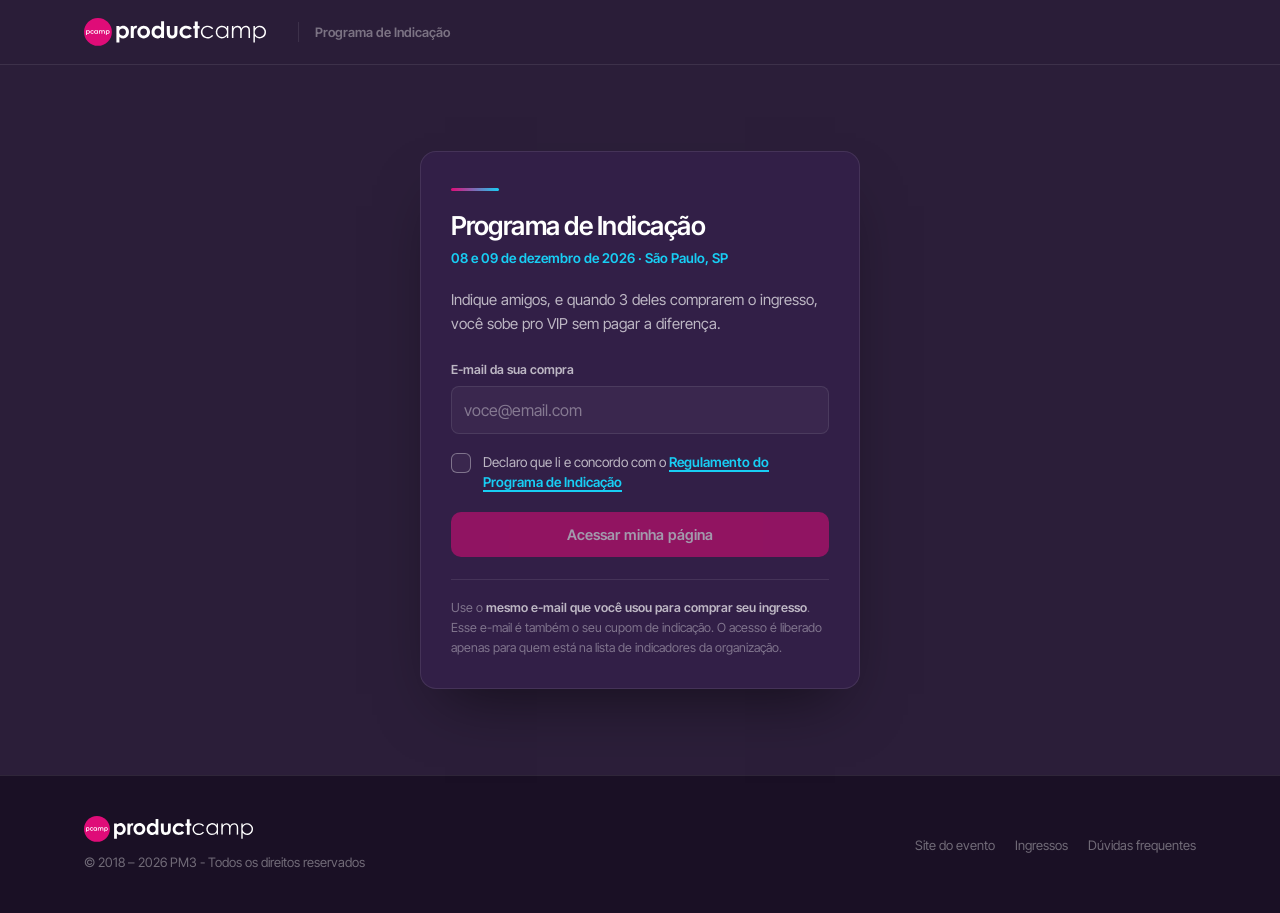
==== commit 5e63ffa4: "feat(indicacao): aceite obrigatório do Regulamento na tela de acesso Tela de acesso ganha a caixa "D" ====
--- a/indicacao/index.html
+++ b/indicacao/index.html
@@ -36,13 +36,22 @@
 
       <div id="aviso" class="aviso aviso-erro oculto" role="alert"></div>
 
-      <form id="form-acesso" novalidate>
+      <form id="form-acesso" novalidate autocomplete="off">
         <div class="field">
           <label for="email">E-mail da sua compra</label>
           <input type="email" id="email" name="email" placeholder="voce@email.com"
                  autocomplete="email" inputmode="email" required>
         </div>
-        <button type="submit" class="btn-primary btn-block" id="botao-acessar">Acessar minha página</button>
+
+        <!-- Aceite do Regulamento: sempre desmarcado ao abrir, e o botão só
+             habilita depois de marcar. O aceite é gravado no servidor. -->
+        <label class="aceite" for="aceite-regulamento">
+          <input type="checkbox" id="aceite-regulamento" name="aceite_regulamento" value="1" required>
+          <span>Declaro que li e concordo com o
+            <a href="/assets/docs/Regulamento-Programa-Indicacao-PCamp26.pdf" target="_blank" rel="noopener">Regulamento do Programa de Indicação</a></span>
+        </label>
+
+        <button type="submit" class="btn-primary btn-block" id="botao-acessar" disabled>Acessar minha página</button>
       </form>
 
       <p class="login-help">
--- a/indicacao/app.css
+++ b/indicacao/app.css
@@ -451,6 +451,78 @@
   border-color: rgba(24, 206, 244, 0.5);
 }
 
+/* Aceite do Regulamento: caixa própria (o nativo não segue o tema escuro),
+   rosa quando marcada como as demais ações; o link em ciano sublinhado
+   segue o padrão de links do site e mantém contraste sobre --navy-card. */
+.aceite {
+  display: flex;
+  align-items: flex-start;
+  gap: 12px;
+  margin: 2px 0 20px;
+  font-size: 13.5px;
+  line-height: 1.5;
+  color: var(--white-70);
+  cursor: pointer;
+}
+
+.aceite input {
+  appearance: none;
+  -webkit-appearance: none;
+  flex: 0 0 auto;
+  display: grid;
+  place-content: center;
+  width: 20px;
+  height: 20px;
+  margin-top: 1px;
+  border: 1.5px solid rgba(255, 255, 255, 0.35);
+  border-radius: 6px;
+  background: rgba(255, 255, 255, 0.04);
+  cursor: pointer;
+  transition: border-color 0.2s, background 0.2s;
+}
+
+.aceite input::before {
+  content: '';
+  width: 11px;
+  height: 11px;
+  background: #fff;
+  clip-path: polygon(14% 44%, 0 65%, 50% 100%, 100% 16%, 80% 0%, 43% 62%);
+  transform: scale(0);
+  transition: transform 0.15s;
+}
+
+.aceite:hover input {
+  border-color: rgba(255, 255, 255, 0.6);
+}
+
+.aceite input:checked {
+  background: var(--pink);
+  border-color: var(--pink);
+}
+
+.aceite input:checked::before {
+  transform: scale(1);
+}
+
+.aceite a {
+  color: var(--cyan);
+  font-weight: 600;
+  text-decoration: underline;
+  text-underline-offset: 3px;
+  text-decoration-thickness: 1.5px;
+  transition: color 0.2s;
+}
+
+.aceite a:hover {
+  color: var(--white);
+  text-decoration-color: var(--cyan);
+}
+
+/* Botão travado à espera do aceite (diferente do "enviando", que usa progress). */
+.btn-primary.bloqueado:disabled {
+  cursor: not-allowed;
+}
+
 .login-help {
   font-size: 12.5px;
   color: var(--white-40);
